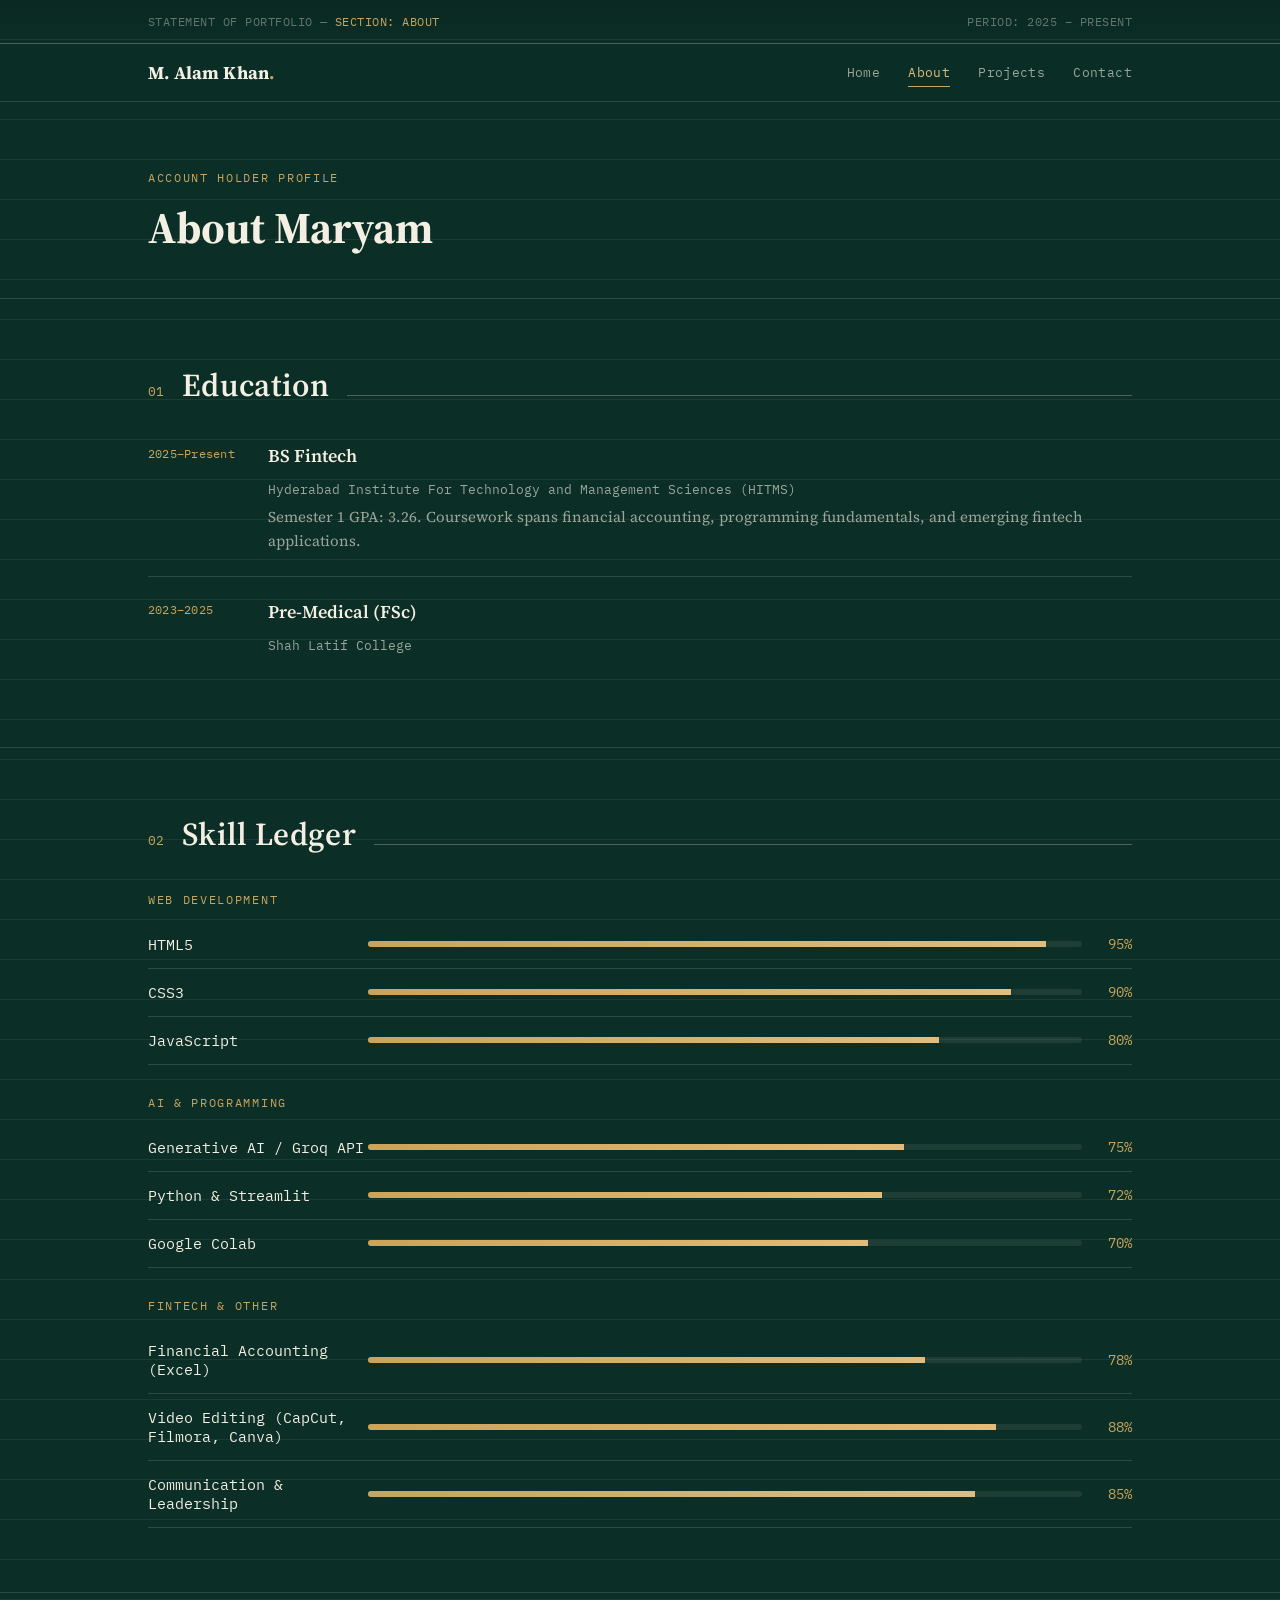
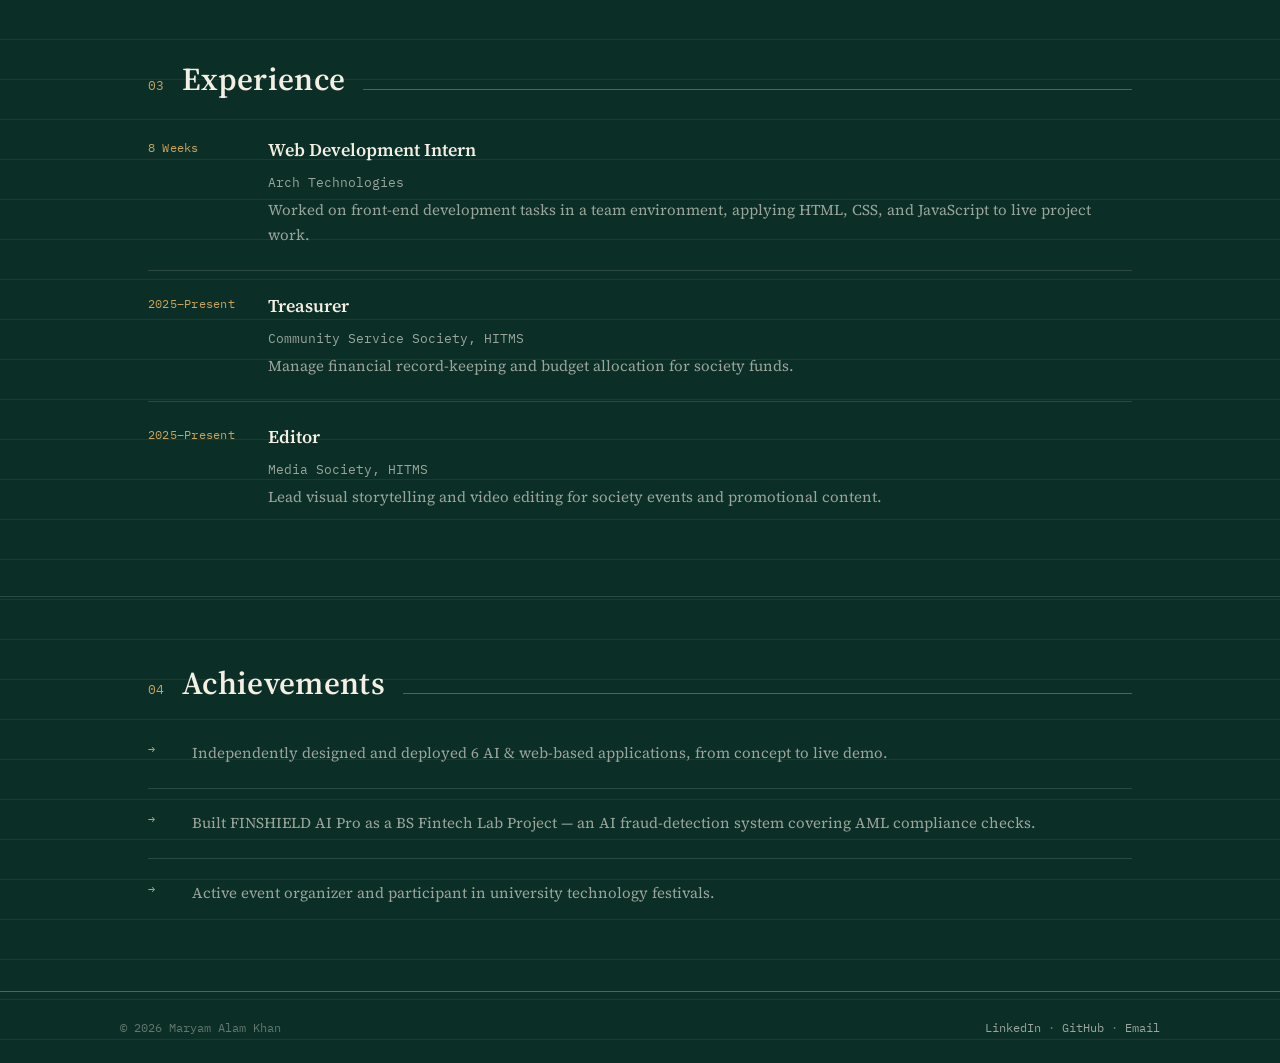
==== about.html @ 5ef05c6f "Create About page with personal details and achievements This file contains the About page for Marya" ====
<!DOCTYPE html>
<html lang="en">
<head>
<meta charset="UTF-8">
<meta name="viewport" content="width=device-width, initial-scale=1.0">
<title>About — Maryam Alam Khan</title>
<meta name="description" content="Education, skills, experience and achievements of Maryam Alam Khan, BS Fintech student.">
<link rel="stylesheet" href="style.css">
</head>
<body>

<a href="#main" class="skip-link">Skip to content</a>

<div class="statement-bar">
  <div class="statement-bar__inner">
    <span>STATEMENT OF PORTFOLIO &mdash; <span class="gold">SECTION: ABOUT</span></span>
    <span>PERIOD: 2025 &ndash; PRESENT</span>
  </div>
</div>

<nav class="main-nav">
  <div class="main-nav__inner">
    <a href="index.html" class="main-nav__brand">M. Alam Khan<span class="dot">.</span></a>
    <button class="nav-toggle" aria-expanded="false" aria-controls="nav-links">Menu</button>
    <ul class="main-nav__links" id="nav-links">
      <li><a href="index.html">Home</a></li>
      <li><a href="about.html" aria-current="page">About</a></li>
      <li><a href="projects.html">Projects</a></li>
      <li><a href="contact.html">Contact</a></li>
    </ul>
  </div>
</nav>

<main id="main">

  <section style="padding-top: 56px; padding-bottom: 40px;">
    <div class="wrap">
      <p class="eyebrow">Account Holder Profile</p>
      <h1 style="font-family:var(--serif); font-size: clamp(30px,4vw,44px); margin: 10px 0 0;">About Maryam</h1>
    </div>
  </section>

  <!-- EDUCATION -->
  <section class="reveal">
    <div class="wrap">
      <div class="section-head">
        <span class="num">01</span>
        <h2>Education</h2>
        <span class="rule"></span>
      </div>
      <ul class="entry-list">
        <li class="entry">
          <span class="entry__date">2025&ndash;Present</span>
          <div>
            <h3 class="entry__title">BS Fintech</h3>
            <p class="entry__org">Hyderabad Institute For Technology and Management Sciences (HITMS)</p>
            <p class="entry__desc">Semester 1 GPA: 3.26. Coursework spans financial accounting, programming fundamentals, and emerging fintech applications.</p>
          </div>
        </li>
        <li class="entry">
          <span class="entry__date">2023&ndash;2025</span>
          <div>
            <h3 class="entry__title">Pre&#8209;Medical (FSc)</h3>
            <p class="entry__org">Shah Latif College</p>
          </div>
        </li>
      </ul>
    </div>
  </section>

  <!-- FULL SKILLS LEDGER -->
  <section class="reveal">
    <div class="wrap">
      <div class="section-head">
        <span class="num">02</span>
        <h2>Skill Ledger</h2>
        <span class="rule"></span>
      </div>

      <p class="eyebrow" style="margin-bottom:14px;">Web Development</p>
      <table class="ledger">
        <tbody>
          <tr>
            <td class="item-name" style="width:220px;">HTML5</td>
            <td><div class="meter"><span style="width:95%"></span></div></td>
            <td class="pct">95%</td>
          </tr>
          <tr>
            <td class="item-name">CSS3</td>
            <td><div class="meter"><span style="width:90%"></span></div></td>
            <td class="pct">90%</td>
          </tr>
          <tr>
            <td class="item-name">JavaScript</td>
            <td><div class="meter"><span style="width:80%"></span></div></td>
            <td class="pct">80%</td>
          </tr>
        </tbody>
      </table>

      <p class="eyebrow" style="margin:30px 0 14px;">AI &amp; Programming</p>
      <table class="ledger">
        <tbody>
          <tr>
            <td class="item-name" style="width:220px;">Generative AI / Groq API</td>
            <td><div class="meter"><span style="width:75%"></span></div></td>
            <td class="pct">75%</td>
          </tr>
          <tr>
            <td class="item-name">Python &amp; Streamlit</td>
            <td><div class="meter"><span style="width:72%"></span></div></td>
            <td class="pct">72%</td>
          </tr>
          <tr>
            <td class="item-name">Google Colab</td>
            <td><div class="meter"><span style="width:70%"></span></div></td>
            <td class="pct">70%</td>
          </tr>
        </tbody>
      </table>

      <p class="eyebrow" style="margin:30px 0 14px;">Fintech &amp; Other</p>
      <table class="ledger">
        <tbody>
          <tr>
            <td class="item-name" style="width:220px;">Financial Accounting (Excel)</td>
            <td><div class="meter"><span style="width:78%"></span></div></td>
            <td class="pct">78%</td>
          </tr>
          <tr>
            <td class="item-name">Video Editing (CapCut, Filmora, Canva)</td>
            <td><div class="meter"><span style="width:88%"></span></div></td>
            <td class="pct">88%</td>
          </tr>
          <tr>
            <td class="item-name">Communication &amp; Leadership</td>
            <td><div class="meter"><span style="width:85%"></span></div></td>
            <td class="pct">85%</td>
          </tr>
        </tbody>
      </table>
    </div>
  </section>

  <!-- EXPERIENCE -->
  <section class="reveal">
    <div class="wrap">
      <div class="section-head">
        <span class="num">03</span>
        <h2>Experience</h2>
        <span class="rule"></span>
      </div>
      <ul class="entry-list">
        <li class="entry">
          <span class="entry__date">8 Weeks</span>
          <div>
            <h3 class="entry__title">Web Development Intern</h3>
            <p class="entry__org">Arch Technologies</p>
            <p class="entry__desc">Worked on front-end development tasks in a team environment, applying HTML, CSS, and JavaScript to live project work.</p>
          </div>
        </li>
        <li class="entry">
          <span class="entry__date">2025&ndash;Present</span>
          <div>
            <h3 class="entry__title">Treasurer</h3>
            <p class="entry__org">Community Service Society, HITMS</p>
            <p class="entry__desc">Manage financial record-keeping and budget allocation for society funds.</p>
          </div>
        </li>
        <li class="entry">
          <span class="entry__date">2025&ndash;Present</span>
          <div>
            <h3 class="entry__title">Editor</h3>
            <p class="entry__org">Media Society, HITMS</p>
            <p class="entry__desc">Lead visual storytelling and video editing for society events and promotional content.</p>
          </div>
        </li>
      </ul>
    </div>
  </section>

  <!-- ACHIEVEMENTS -->
  <section class="reveal">
    <div class="wrap">
      <div class="section-head">
        <span class="num">04</span>
        <h2>Achievements</h2>
        <span class="rule"></span>
      </div>
      <ul class="entry-list">
        <li class="entry" style="grid-template-columns: 24px 1fr;">
          <span class="entry__date" style="padding-top:1px;">&rarr;</span>
          <p class="entry__desc">Independently designed and deployed 6 AI &amp; web-based applications, from concept to live demo.</p>
        </li>
        <li class="entry" style="grid-template-columns: 24px 1fr;">
          <span class="entry__date" style="padding-top:1px;">&rarr;</span>
          <p class="entry__desc">Built FINSHIELD AI Pro as a BS Fintech Lab Project &mdash; an AI fraud-detection system covering AML compliance checks.</p>
        </li>
        <li class="entry" style="grid-template-columns: 24px 1fr;">
          <span class="entry__date" style="padding-top:1px;">&rarr;</span>
          <p class="entry__desc">Active event organizer and participant in university technology festivals.</p>
        </li>
      </ul>
    </div>
  </section>

</main>

<footer class="site-footer">
  <div class="site-footer__inner">
    <span>&copy; 2026 Maryam Alam Khan</span>
    <span>
      <a href="https://www.linkedin.com/in/maryamalamkhan/" target="_blank" rel="noopener">LinkedIn</a> &middot;
      <a href="https://github.com/maryamalamkhan001" target="_blank" rel="noopener">GitHub</a> &middot;
      <a href="mailto:maryamalamkhan00@gmail.com">Email</a>
    </span>
  </div>
</footer>

<script src="script.js"></script>
</body>
</html>
---- style.css ----
@import url('https://fonts.googleapis.com/css2?family=Source+Serif+4:ital,opsz,wght@0,8..60,400;0,8..60,600;0,8..60,700;1,8..60,500&family=IBM+Plex+Mono:wght@400;500;600&display=swap');

:root {
  /* Color tokens */
  --ink-900: #0B2E26;     
  --ink-700: #154A3C;      
  --line: rgba(244, 239, 227, 0.14);
  --line-strong: rgba(244, 239, 227, 0.28);
  --ivory: #F4EFE3;        
  --ivory-dim: rgba(244, 239, 227, 0.62);
  --ivory-faint: rgba(244, 239, 227, 0.38);
  --gold: #C9A45C;         
  --gold-bright: #E0BD7D;
  --credit: #7FB89A;      
  --debit: #D4795D;       

  /* Type */
  --serif: 'Source Serif 4', Georgia, serif;
  --mono: 'IBM Plex Mono', 'Courier New', monospace;

  /* Layout */
  --page-max: 1040px;
  --gutter: 28px;
}

* { box-sizing: border-box; }

html {
  scroll-behavior: smooth;
}

body {
  margin: 0;
  background: var(--ink-900);
  background-image:
    repeating-linear-gradient(transparent, transparent 39px, var(--line) 40px);
  color: var(--ivory);
  font-family: var(--serif);
  -webkit-font-smoothing: antialiased;
}

::selection { background: var(--gold); color: var(--ink-900); }

a { color: inherit; }

img { max-width: 100%; display: block; }

/* ---------------- Skip link / focus ---------------- */
.skip-link {
  position: absolute;
  left: -999px;
  top: 0;
  background: var(--gold);
  color: var(--ink-900);
  padding: 10px 16px;
  z-index: 2000;
  font-family: var(--mono);
  font-size: 13px;
  text-decoration: none;
}
.skip-link:focus { left: 12px; top: 12px; }

:focus-visible {
  outline: 2px solid var(--gold);
  outline-offset: 3px;
}

/* ---------------- Eyebrow / mono labels ---------------- */
.eyebrow {
  font-family: var(--mono);
  font-size: 12px;
  letter-spacing: 0.14em;
  text-transform: uppercase;
  color: var(--gold);
}

/* ---------------- Top bar (ledger header strip) ---------------- */
.statement-bar {
  border-bottom: 1px solid var(--line-strong);
  background: linear-gradient(180deg, rgba(0,0,0,0.12), transparent);
}
.statement-bar__inner {
  max-width: var(--page-max);
  margin: 0 auto;
  padding: 14px var(--gutter);
  display: flex;
  justify-content: space-between;
  align-items: baseline;
  font-family: var(--mono);
  font-size: 12px;
  color: var(--ivory-faint);
  letter-spacing: 0.04em;
}
.statement-bar__inner span.gold { color: var(--gold); }

/* ---------------- Nav ---------------- */
nav.main-nav {
  position: sticky;
  top: 0;
  z-index: 1000;
  background: rgba(11, 46, 38, 0.92);
  backdrop-filter: blur(8px);
  border-bottom: 1px solid var(--line);
}
.main-nav__inner {
  max-width: var(--page-max);
  margin: 0 auto;
  padding: 16px var(--gutter);
  display: flex;
  justify-content: space-between;
  align-items: center;
  gap: 20px;
  flex-wrap: wrap;
}
.main-nav__brand {
  font-family: var(--serif);
  font-weight: 700;
  font-size: 18px;
  letter-spacing: 0.01em;
  text-decoration: none;
  color: var(--ivory);
}
.main-nav__brand .dot { color: var(--gold); }

.main-nav__links {
  display: flex;
  gap: 28px;
  list-style: none;
  margin: 0;
  padding: 0;
  font-family: var(--mono);
  font-size: 13px;
  letter-spacing: 0.03em;
}
.main-nav__links a {
  text-decoration: none;
  color: var(--ivory-dim);
  position: relative;
  padding-bottom: 4px;
  transition: color 0.25s ease;
}
.main-nav__links a:hover,
.main-nav__links a[aria-current="page"] {
  color: var(--gold-bright);
}
.main-nav__links a[aria-current="page"]::after {
  content: "";
  position: absolute;
  left: 0; right: 0; bottom: -2px;
  height: 1px;
  background: var(--gold);
}

.nav-toggle {
  display: none;
  background: none;
  border: 1px solid var(--line-strong);
  color: var(--ivory);
  font-family: var(--mono);
  font-size: 12px;
  padding: 8px 12px;
  border-radius: 3px;
  cursor: pointer;
}

/* ---------------- Page shell ---------------- */
main { display: block; }

.wrap {
  max-width: var(--page-max);
  margin: 0 auto;
  padding: 0 var(--gutter);
}

section {
  padding: 64px 0;
  border-bottom: 1px solid var(--line);
}
section:last-of-type { border-bottom: none; }

.section-head {
  display: flex;
  align-items: baseline;
  gap: 18px;
  margin-bottom: 36px;
}
.section-head .num {
  font-family: var(--mono);
  color: var(--gold);
  font-size: 13px;
}
.section-head h2 {
  font-family: var(--serif);
  font-weight: 600;
  font-size: clamp(24px, 3vw, 32px);
  margin: 0;
  letter-spacing: 0.01em;
}
.section-head .rule {
  flex: 1;
  height: 1px;
  background: var(--line-strong);
}

/* ---------------- Hero (statement header) ---------------- */
.hero {
  padding: 72px 0 56px;
  border-bottom: 1px solid var(--line);
}
.hero__grid {
  display: grid;
  grid-template-columns: auto 1fr;
  gap: 40px;
  align-items: center;
}
.hero__portrait {
  width: 132px;
  height: 132px;
  border-radius: 4px;
  overflow: hidden;
  border: 1px solid var(--line-strong);
  box-shadow: 0 0 0 6px rgba(201, 164, 92, 0.06);
}
.hero__portrait img {
  width: 100%; height: 100%; object-fit: cover;
}
.hero h1 {
  font-family: var(--serif);
  font-size: clamp(34px, 5vw, 54px);
  font-weight: 700;
  margin: 0 0 8px;
  line-height: 1.05;
}
.hero .role-line {
  font-family: var(--mono);
  font-size: 14px;
  color: var(--ivory-dim);
  letter-spacing: 0.02em;
}
.hero .role-line .sep { color: var(--gold); margin: 0 8px; }

.balance-line {
  margin-top: 28px;
  display: flex;
  justify-content: space-between;
  align-items: center;
  border-top: 1px dashed var(--line-strong);
  border-bottom: 1px dashed var(--line-strong);
  padding: 14px 0;
  font-family: var(--mono);
  font-size: 13px;
  color: var(--ivory-dim);
}
.balance-line .credit { color: var(--credit); font-weight: 600; }

.hero__cta {
  margin-top: 30px;
  display: flex;
  gap: 14px;
  flex-wrap: wrap;
}

/* ---------------- Buttons ---------------- */
.btn {
  display: inline-flex;
  align-items: center;
  gap: 8px;
  font-family: var(--mono);
  font-size: 13px;
  letter-spacing: 0.03em;
  text-decoration: none;
  padding: 12px 20px;
  border-radius: 2px;
  transition: all 0.25s ease;
  border: 1px solid var(--gold);
}
.btn--solid {
  background: var(--gold);
  color: var(--ink-900);
  font-weight: 600;
}
.btn--solid:hover { background: var(--gold-bright); transform: translateY(-1px); }
.btn--ghost {
  background: transparent;
  color: var(--ivory);
  border-color: var(--line-strong);
}
.btn--ghost:hover { border-color: var(--gold); color: var(--gold-bright); }

/* ---------------- Summary stat row ---------------- */
.stat-row {
  display: grid;
  grid-template-columns: repeat(auto-fit, minmax(140px, 1fr));
  gap: 1px;
  background: var(--line-strong);
  border: 1px solid var(--line-strong);
  margin-top: 48px;
}
.stat-row__cell {
  background: var(--ink-900);
  padding: 18px 20px;
}
.stat-row__cell .n {
  font-family: var(--mono);
  font-size: 26px;
  color: var(--gold-bright);
  font-weight: 600;
}
.stat-row__cell .l {
  font-family: var(--mono);
  font-size: 11px;
  text-transform: uppercase;
  letter-spacing: 0.08em;
  color: var(--ivory-faint);
  margin-top: 6px;
}

/* ---------------- Ledger table (skills / experience) ---------------- */
.ledger {
  width: 100%;
  border-collapse: collapse;
  font-family: var(--mono);
  font-size: 14px;
}
.ledger thead th {
  text-align: left;
  font-size: 11px;
  text-transform: uppercase;
  letter-spacing: 0.08em;
  color: var(--ivory-faint);
  padding: 0 0 10px;
  border-bottom: 1px solid var(--line-strong);
  font-weight: 500;
}
.ledger tbody td {
  padding: 14px 0;
  border-bottom: 1px solid var(--line);
  vertical-align: middle;
}
.ledger tbody tr:hover td { background: rgba(244,239,227,0.02); }
.ledger .item-name { color: var(--ivory); font-size: 14.5px; }
.ledger .meter {
  height: 6px;
  background: rgba(244,239,227,0.08);
  border-radius: 3px;
  overflow: hidden;
  min-width: 120px;
}
.ledger .meter > span {
  display: block;
  height: 100%;
  background: linear-gradient(90deg, var(--gold), var(--gold-bright));
}
.ledger .pct {
  text-align: right;
  color: var(--gold);
  width: 50px;
}

/* ---------------- Two column layout ---------------- */
.two-col {
  display: grid;
  grid-template-columns: 1.1fr 0.9fr;
  gap: 56px;
}
@media (max-width: 760px) {
  .two-col { grid-template-columns: 1fr; }
}

.lede {
  font-size: 18px;
  line-height: 1.7;
  color: var(--ivory-dim);
}
.lede strong { color: var(--ivory); font-weight: 600; }

/* ---------------- Entry list (education / experience / activities) ---------------- */
.entry-list { list-style: none; margin: 0; padding: 0; }
.entry {
  display: grid;
  grid-template-columns: 100px 1fr;
  gap: 20px;
  padding: 22px 0;
  border-bottom: 1px solid var(--line);
}
.entry:first-child { padding-top: 0; }
.entry:last-child { border-bottom: none; }
.entry__date {
  font-family: var(--mono);
  font-size: 12px;
  color: var(--gold);
  letter-spacing: 0.02em;
  padding-top: 3px;
}
.entry__title {
  font-family: var(--serif);
  font-size: 18px;
  font-weight: 600;
  margin: 0 0 4px;
}
.entry__org {
  font-family: var(--mono);
  font-size: 12.5px;
  color: var(--ivory-dim);
  margin-bottom: 8px;
}
.entry__desc {
  font-size: 15px;
  line-height: 1.65;
  color: var(--ivory-dim);
  margin: 0;
}

/* ---------------- Project ledger rows (signature element) ---------------- */
.tx-table {
  width: 100%;
  border-collapse: collapse;
}
.tx-row {
  border-bottom: 1px solid var(--line);
  text-decoration: none;
  color: inherit;
  display: grid;
  grid-template-columns: 64px 1fr auto auto;
  gap: 20px;
  align-items: center;
  padding: 22px 14px;
  transition: background 0.2s ease, padding-left 0.2s ease;
  cursor: pointer;
}
.tx-row:hover {
  background: rgba(201, 164, 92, 0.06);
  padding-left: 22px;
}
.tx-row__ref {
  font-family: var(--mono);
  font-size: 12px;
  color: var(--ivory-faint);
}
.tx-row__main h3 {
  font-family: var(--serif);
  font-size: 19px;
  font-weight: 600;
  margin: 0 0 6px;
  color: var(--ivory);
}
.tx-row__main p {
  margin: 0;
  font-size: 14px;
  color: var(--ivory-dim);
  line-height: 1.55;
  max-width: 56ch;
}
.tx-row__stack {
  font-family: var(--mono);
  font-size: 11px;
  color: var(--gold);
  letter-spacing: 0.03em;
  text-align: right;
  max-width: 180px;
  line-height: 1.6;
}
.tx-row__status {
  font-family: var(--mono);
  font-size: 11px;
  text-transform: uppercase;
  letter-spacing: 0.06em;
  padding: 5px 10px;
  border: 1px solid var(--credit);
  color: var(--credit);
  border-radius: 2px;
  white-space: nowrap;
}
.tx-row__status.archive {
  border-color: var(--ivory-faint);
  color: var(--ivory-faint);
}

@media (max-width: 700px) {
  .tx-row {
    grid-template-columns: 1fr;
    gap: 10px;
  }
  .tx-row__ref { display: none; }
  .tx-row__stack { text-align: left; max-width: none; }

  .ledger thead { display: none; }
  .ledger tbody tr {
    display: grid;
    grid-template-columns: 1fr auto;
    grid-template-areas:
      "name pct"
      "meter meter";
    row-gap: 8px;
    padding: 14px 0;
  }
  .ledger tbody td { padding: 0; border: none; }
  .ledger .item-name { grid-area: name; }
  .ledger .meter { grid-area: meter; width: 100%; min-width: 0; }
  .ledger .pct { grid-area: pct; text-align: right; }
}

/* ---------------- Contact ---------------- */
.contact-grid {
  display: grid;
  grid-template-columns: repeat(auto-fit, minmax(220px, 1fr));
  gap: 1px;
  background: var(--line-strong);
  border: 1px solid var(--line-strong);
}
.contact-cell {
  background: var(--ink-900);
  padding: 28px;
  text-decoration: none;
  color: inherit;
  transition: background 0.25s ease;
}
.contact-cell:hover { background: var(--ink-700); }
.contact-cell .eyebrow { display: block; margin-bottom: 10px; }
.contact-cell .val {
  font-family: var(--serif);
  font-size: 17px;
  color: var(--ivory);
  word-break: break-word;
}
.contact-cell .arrow {
  margin-top: 14px;
  font-family: var(--mono);
  font-size: 12px;
  color: var(--gold);
}

.form-block {
  margin-top: 56px;
}
.form-row { margin-bottom: 18px; }
.form-row label {
  display: block;
  font-family: var(--mono);
  font-size: 11px;
  text-transform: uppercase;
  letter-spacing: 0.08em;
  color: var(--ivory-faint);
  margin-bottom: 8px;
}
.form-row input,
.form-row textarea {
  width: 100%;
  background: var(--ink-800);
  border: 1px solid var(--line-strong);
  color: var(--ivory);
  font-family: var(--serif);
  font-size: 15px;
  padding: 12px 14px;
  border-radius: 2px;
  resize: vertical;
}
.form-row input:focus,
.form-row textarea:focus {
  outline: none;
  border-color: var(--gold);
}
.form-note {
  font-family: var(--mono);
  font-size: 12px;
  color: var(--ivory-faint);
  margin-top: 14px;
}

/* ---------------- Footer ---------------- */
footer.site-footer {
  border-top: 1px solid var(--line-strong);
  padding: 28px var(--gutter);
}
.site-footer__inner {
  max-width: var(--page-max);
  margin: 0 auto;
  display: flex;
  justify-content: space-between;
  align-items: center;
  flex-wrap: wrap;
  gap: 12px;
  font-family: var(--mono);
  font-size: 12px;
  color: var(--ivory-faint);
}
.site-footer__inner a { color: var(--ivory-dim); text-decoration: none; }
.site-footer__inner a:hover { color: var(--gold); }

/* ---------------- Scroll reveal ---------------- */
.reveal {
  opacity: 0;
  transform: translateY(18px);
  transition: opacity 0.7s ease, transform 0.7s ease;
}
.reveal.active { opacity: 1; transform: translateY(0); }

@media (prefers-reduced-motion: reduce) {
  html { scroll-behavior: auto; }
  .reveal { opacity: 1; transform: none; transition: none; }
}

/* ---------------- Responsive ---------------- */
@media (max-width: 760px) {
  .main-nav__links {
    display: none;
    width: 100%;
    flex-direction: column;
    gap: 14px;
    padding-top: 16px;
  }
  .main-nav__links.open { display: flex; }
  .main-nav__inner { flex-direction: column; align-items: flex-start; }
  .nav-toggle { display: block; }

  .hero__grid { grid-template-columns: 1fr; text-align: left; }
  .balance-line { flex-direction: column; align-items: flex-start; gap: 6px; }

  section { padding: 44px 0; }
}
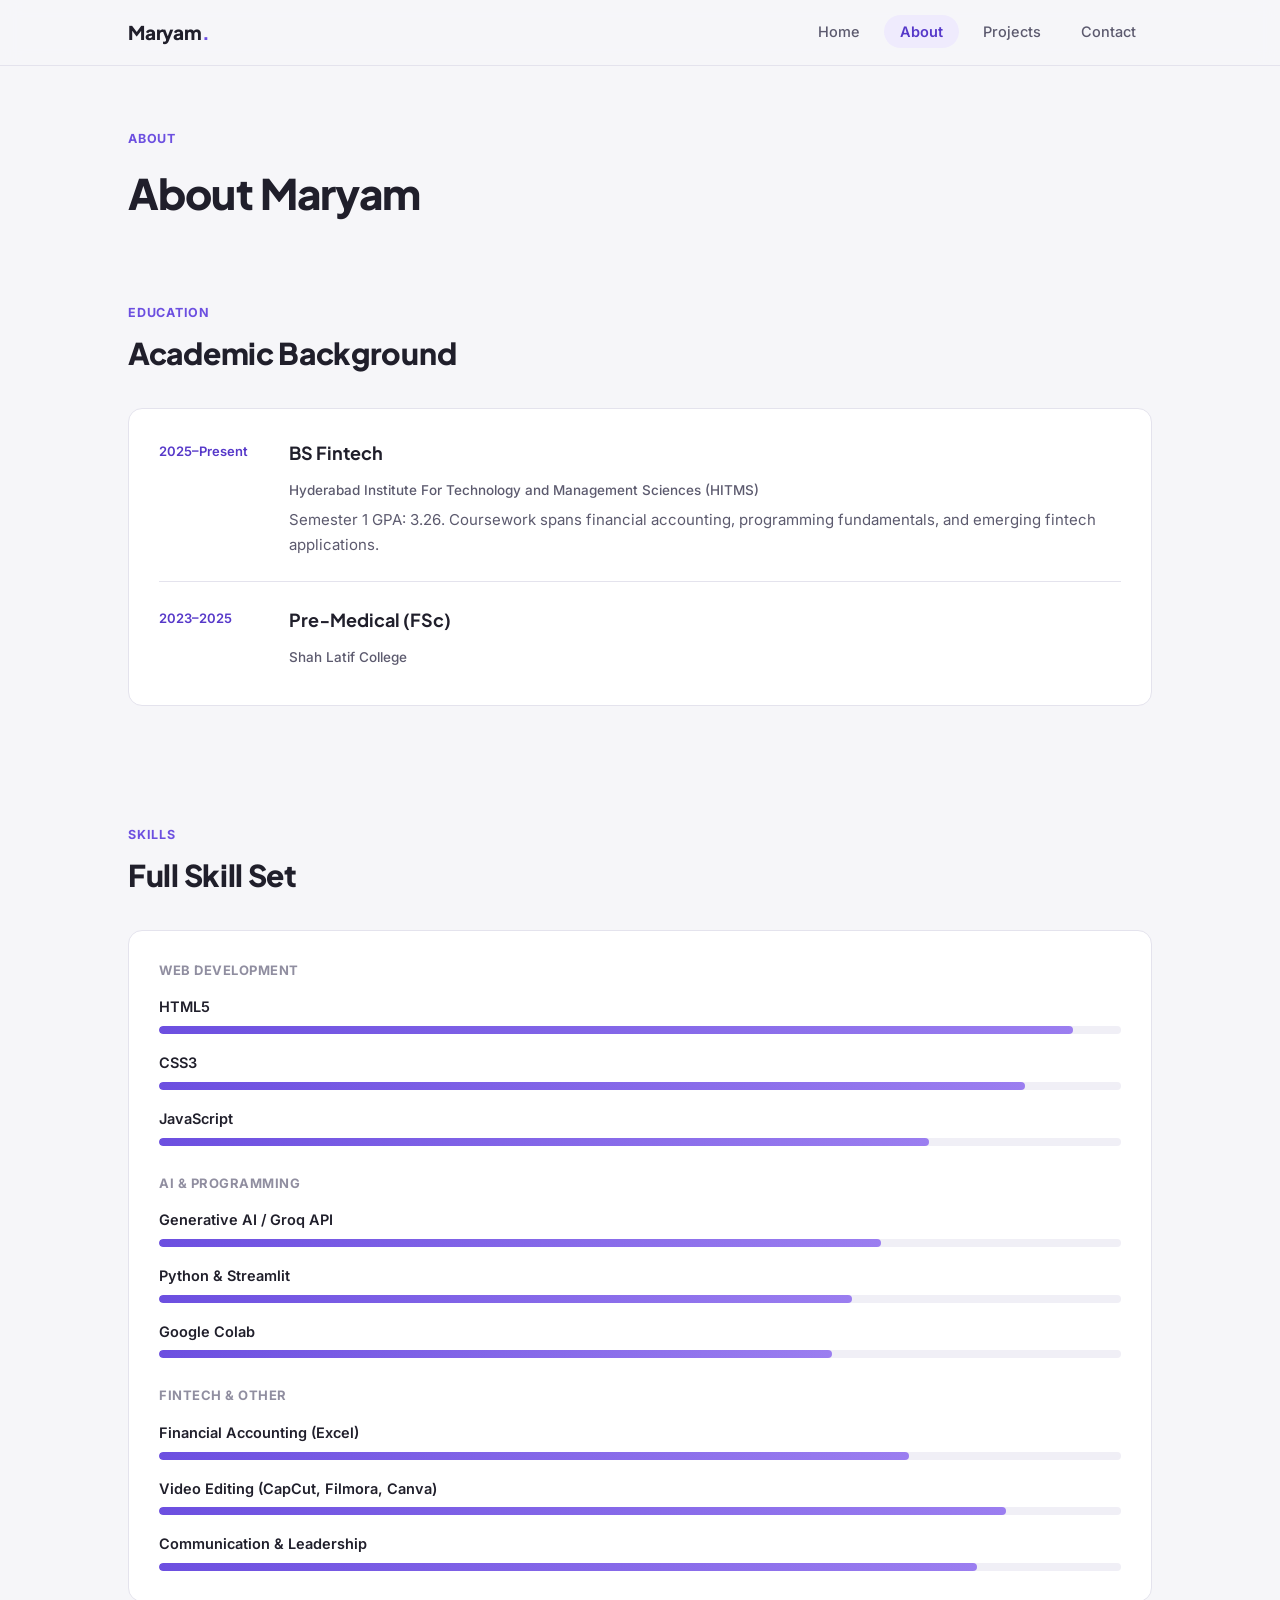
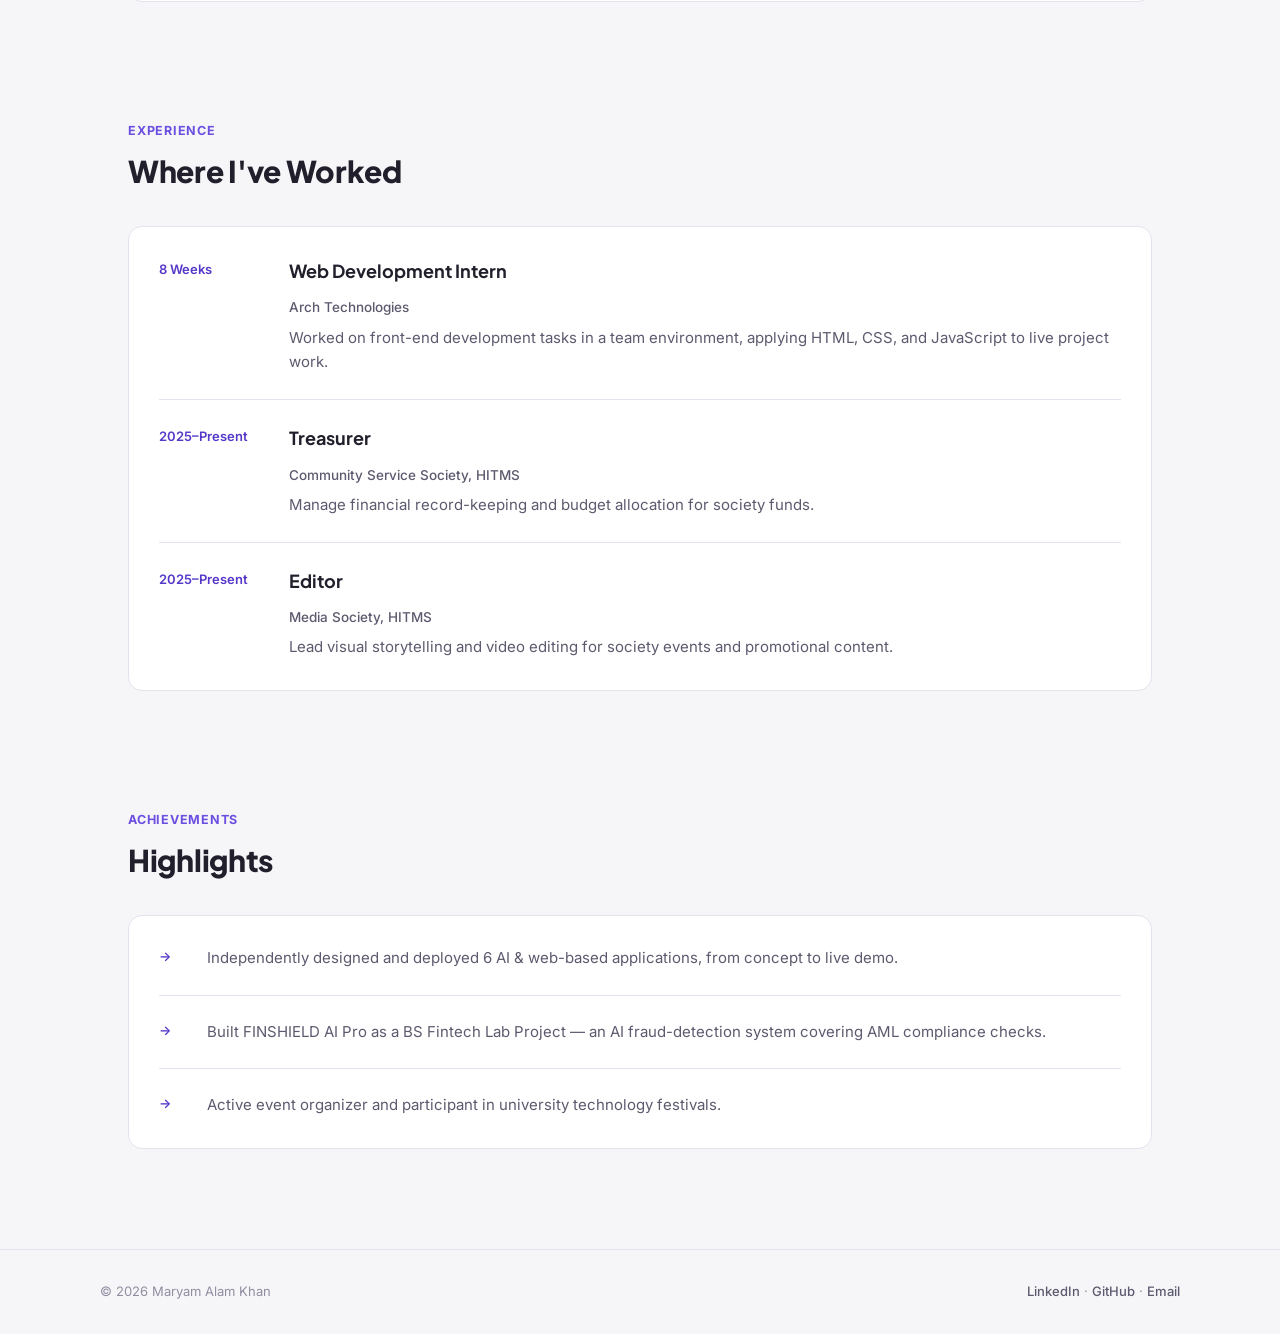
==== commit 3dc025cb: "Update about.html with new content and structure" ====
--- a/about.html
+++ b/about.html
@@ -11,16 +11,9 @@
 
 <a href="#main" class="skip-link">Skip to content</a>
 
-<div class="statement-bar">
-  <div class="statement-bar__inner">
-    <span>STATEMENT OF PORTFOLIO &mdash; <span class="gold">SECTION: ABOUT</span></span>
-    <span>PERIOD: 2025 &ndash; PRESENT</span>
-  </div>
-</div>
-
 <nav class="main-nav">
   <div class="main-nav__inner">
-    <a href="index.html" class="main-nav__brand">M. Alam Khan<span class="dot">.</span></a>
+    <a href="index.html" class="main-nav__brand">Maryam<span class="dot">.</span></a>
     <button class="nav-toggle" aria-expanded="false" aria-controls="nav-links">Menu</button>
     <ul class="main-nav__links" id="nav-links">
       <li><a href="index.html">Home</a></li>
@@ -33,10 +26,10 @@
 
 <main id="main">
 
-  <section style="padding-top: 56px; padding-bottom: 40px;">
-    <div class="wrap">
-      <p class="eyebrow">Account Holder Profile</p>
-      <h1 style="font-family:var(--serif); font-size: clamp(30px,4vw,44px); margin: 10px 0 0;">About Maryam</h1>
+  <section style="padding-top: 52px; padding-bottom: 20px;">
+    <div class="wrap">
+      <p class="eyebrow">About</p>
+      <h1 style="font-family:var(--display); font-weight:800; font-size: clamp(28px,4vw,42px); margin: 10px 0 0; letter-spacing:-0.02em;">About Maryam</h1>
     </div>
   </section>
 
@@ -44,101 +37,89 @@
   <section class="reveal">
     <div class="wrap">
       <div class="section-head">
-        <span class="num">01</span>
-        <h2>Education</h2>
-        <span class="rule"></span>
-      </div>
-      <ul class="entry-list">
-        <li class="entry">
-          <span class="entry__date">2025&ndash;Present</span>
-          <div>
-            <h3 class="entry__title">BS Fintech</h3>
-            <p class="entry__org">Hyderabad Institute For Technology and Management Sciences (HITMS)</p>
-            <p class="entry__desc">Semester 1 GPA: 3.26. Coursework spans financial accounting, programming fundamentals, and emerging fintech applications.</p>
-          </div>
-        </li>
-        <li class="entry">
-          <span class="entry__date">2023&ndash;2025</span>
-          <div>
-            <h3 class="entry__title">Pre&#8209;Medical (FSc)</h3>
-            <p class="entry__org">Shah Latif College</p>
-          </div>
-        </li>
-      </ul>
-    </div>
-  </section>
-
-  <!-- FULL SKILLS LEDGER -->
-  <section class="reveal">
-    <div class="wrap">
-      <div class="section-head">
-        <span class="num">02</span>
-        <h2>Skill Ledger</h2>
-        <span class="rule"></span>
-      </div>
-
-      <p class="eyebrow" style="margin-bottom:14px;">Web Development</p>
-      <table class="ledger">
-        <tbody>
-          <tr>
-            <td class="item-name" style="width:220px;">HTML5</td>
-            <td><div class="meter"><span style="width:95%"></span></div></td>
-            <td class="pct">95%</td>
-          </tr>
-          <tr>
-            <td class="item-name">CSS3</td>
-            <td><div class="meter"><span style="width:90%"></span></div></td>
-            <td class="pct">90%</td>
-          </tr>
-          <tr>
-            <td class="item-name">JavaScript</td>
-            <td><div class="meter"><span style="width:80%"></span></div></td>
-            <td class="pct">80%</td>
-          </tr>
-        </tbody>
-      </table>
-
-      <p class="eyebrow" style="margin:30px 0 14px;">AI &amp; Programming</p>
-      <table class="ledger">
-        <tbody>
-          <tr>
-            <td class="item-name" style="width:220px;">Generative AI / Groq API</td>
-            <td><div class="meter"><span style="width:75%"></span></div></td>
-            <td class="pct">75%</td>
-          </tr>
-          <tr>
-            <td class="item-name">Python &amp; Streamlit</td>
-            <td><div class="meter"><span style="width:72%"></span></div></td>
-            <td class="pct">72%</td>
-          </tr>
-          <tr>
-            <td class="item-name">Google Colab</td>
-            <td><div class="meter"><span style="width:70%"></span></div></td>
-            <td class="pct">70%</td>
-          </tr>
-        </tbody>
-      </table>
-
-      <p class="eyebrow" style="margin:30px 0 14px;">Fintech &amp; Other</p>
-      <table class="ledger">
-        <tbody>
-          <tr>
-            <td class="item-name" style="width:220px;">Financial Accounting (Excel)</td>
-            <td><div class="meter"><span style="width:78%"></span></div></td>
-            <td class="pct">78%</td>
-          </tr>
-          <tr>
-            <td class="item-name">Video Editing (CapCut, Filmora, Canva)</td>
-            <td><div class="meter"><span style="width:88%"></span></div></td>
-            <td class="pct">88%</td>
-          </tr>
-          <tr>
-            <td class="item-name">Communication &amp; Leadership</td>
-            <td><div class="meter"><span style="width:85%"></span></div></td>
-            <td class="pct">85%</td>
-          </tr>
-        </tbody>
-      </table>
+        <span class="eyebrow">Education</span>
+        <h2>Academic Background</h2>
+      </div>
+      <div class="card">
+        <ul class="entry-list">
+          <li class="entry">
+            <span class="entry__date">2025&ndash;Present</span>
+            <div>
+              <h3 class="entry__title">BS Fintech</h3>
+              <p class="entry__org">Hyderabad Institute For Technology and Management Sciences (HITMS)</p>
+              <p class="entry__desc">Semester 1 GPA: 3.26. Coursework spans financial accounting, programming fundamentals, and emerging fintech applications.</p>
+            </div>
+          </li>
+          <li class="entry">
+            <span class="entry__date">2023&ndash;2025</span>
+            <div>
+              <h3 class="entry__title">Pre&#8209;Medical (FSc)</h3>
+              <p class="entry__org">Shah Latif College</p>
+            </div>
+          </li>
+        </ul>
+      </div>
+    </div>
+  </section>
+
+  <!-- FULL SKILLS -->
+  <section class="reveal">
+    <div class="wrap">
+      <div class="section-head">
+        <span class="eyebrow">Skills</span>
+        <h2>Full Skill Set</h2>
+      </div>
+      <div class="card">
+
+        <p class="skill-group-label">Web Development</p>
+        <div class="skill-list">
+          <div class="skill-item">
+            <div class="skill-item__top"><span class="name">HTML5</span></div>
+            <div class="skill-bar"><span style="width:95%"></span></div>
+          </div>
+          <div class="skill-item">
+            <div class="skill-item__top"><span class="name">CSS3</span></div>
+            <div class="skill-bar"><span style="width:90%"></span></div>
+          </div>
+          <div class="skill-item">
+            <div class="skill-item__top"><span class="name">JavaScript</span></div>
+            <div class="skill-bar"><span style="width:80%"></span></div>
+          </div>
+        </div>
+
+        <p class="skill-group-label">AI &amp; Programming</p>
+        <div class="skill-list">
+          <div class="skill-item">
+            <div class="skill-item__top"><span class="name">Generative AI / Groq API</span></div>
+            <div class="skill-bar"><span style="width:75%"></span></div>
+          </div>
+          <div class="skill-item">
+            <div class="skill-item__top"><span class="name">Python &amp; Streamlit</span></div>
+            <div class="skill-bar"><span style="width:72%"></span></div>
+          </div>
+          <div class="skill-item">
+            <div class="skill-item__top"><span class="name">Google Colab</span></div>
+            <div class="skill-bar"><span style="width:70%"></span></div>
+          </div>
+        </div>
+
+        <p class="skill-group-label">Fintech &amp; Other</p>
+        <div class="skill-list">
+          <div class="skill-item">
+            <div class="skill-item__top"><span class="name">Financial Accounting (Excel)</span></div>
+            <div class="skill-bar"><span style="width:78%"></span></div>
+          </div>
+          <div class="skill-item">
+            <div class="skill-item__top"><span class="name">Video Editing (CapCut, Filmora, Canva)</span></div>
+            <div class="skill-bar"><span style="width:88%"></span></div>
+          </div>
+          <div class="skill-item">
+            <div class="skill-item__top"><span class="name">Communication &amp; Leadership</span></div>
+            <div class="skill-bar"><span style="width:85%"></span></div>
+          </div>
+        </div>
+
+      </div>
     </div>
   </section>
 
@@ -146,36 +127,37 @@
   <section class="reveal">
     <div class="wrap">
       <div class="section-head">
-        <span class="num">03</span>
-        <h2>Experience</h2>
-        <span class="rule"></span>
-      </div>
-      <ul class="entry-list">
-        <li class="entry">
-          <span class="entry__date">8 Weeks</span>
-          <div>
-            <h3 class="entry__title">Web Development Intern</h3>
-            <p class="entry__org">Arch Technologies</p>
-            <p class="entry__desc">Worked on front-end development tasks in a team environment, applying HTML, CSS, and JavaScript to live project work.</p>
-          </div>
-        </li>
-        <li class="entry">
-          <span class="entry__date">2025&ndash;Present</span>
-          <div>
-            <h3 class="entry__title">Treasurer</h3>
-            <p class="entry__org">Community Service Society, HITMS</p>
-            <p class="entry__desc">Manage financial record-keeping and budget allocation for society funds.</p>
-          </div>
-        </li>
-        <li class="entry">
-          <span class="entry__date">2025&ndash;Present</span>
-          <div>
-            <h3 class="entry__title">Editor</h3>
-            <p class="entry__org">Media Society, HITMS</p>
-            <p class="entry__desc">Lead visual storytelling and video editing for society events and promotional content.</p>
-          </div>
-        </li>
-      </ul>
+        <span class="eyebrow">Experience</span>
+        <h2>Where I've Worked</h2>
+      </div>
+      <div class="card">
+        <ul class="entry-list">
+          <li class="entry">
+            <span class="entry__date">8 Weeks</span>
+            <div>
+              <h3 class="entry__title">Web Development Intern</h3>
+              <p class="entry__org">Arch Technologies</p>
+              <p class="entry__desc">Worked on front-end development tasks in a team environment, applying HTML, CSS, and JavaScript to live project work.</p>
+            </div>
+          </li>
+          <li class="entry">
+            <span class="entry__date">2025&ndash;Present</span>
+            <div>
+              <h3 class="entry__title">Treasurer</h3>
+              <p class="entry__org">Community Service Society, HITMS</p>
+              <p class="entry__desc">Manage financial record-keeping and budget allocation for society funds.</p>
+            </div>
+          </li>
+          <li class="entry">
+            <span class="entry__date">2025&ndash;Present</span>
+            <div>
+              <h3 class="entry__title">Editor</h3>
+              <p class="entry__org">Media Society, HITMS</p>
+              <p class="entry__desc">Lead visual storytelling and video editing for society events and promotional content.</p>
+            </div>
+          </li>
+        </ul>
+      </div>
     </div>
   </section>
 
@@ -183,24 +165,25 @@
   <section class="reveal">
     <div class="wrap">
       <div class="section-head">
-        <span class="num">04</span>
-        <h2>Achievements</h2>
-        <span class="rule"></span>
-      </div>
-      <ul class="entry-list">
-        <li class="entry" style="grid-template-columns: 24px 1fr;">
-          <span class="entry__date" style="padding-top:1px;">&rarr;</span>
-          <p class="entry__desc">Independently designed and deployed 6 AI &amp; web-based applications, from concept to live demo.</p>
-        </li>
-        <li class="entry" style="grid-template-columns: 24px 1fr;">
-          <span class="entry__date" style="padding-top:1px;">&rarr;</span>
-          <p class="entry__desc">Built FINSHIELD AI Pro as a BS Fintech Lab Project &mdash; an AI fraud-detection system covering AML compliance checks.</p>
-        </li>
-        <li class="entry" style="grid-template-columns: 24px 1fr;">
-          <span class="entry__date" style="padding-top:1px;">&rarr;</span>
-          <p class="entry__desc">Active event organizer and participant in university technology festivals.</p>
-        </li>
-      </ul>
+        <span class="eyebrow">Achievements</span>
+        <h2>Highlights</h2>
+      </div>
+      <div class="card">
+        <ul class="entry-list">
+          <li class="entry" style="grid-template-columns: 28px 1fr;">
+            <span class="entry__date" style="padding-top:1px;">&rarr;</span>
+            <p class="entry__desc">Independently designed and deployed 6 AI &amp; web-based applications, from concept to live demo.</p>
+          </li>
+          <li class="entry" style="grid-template-columns: 28px 1fr;">
+            <span class="entry__date" style="padding-top:1px;">&rarr;</span>
+            <p class="entry__desc">Built FINSHIELD AI Pro as a BS Fintech Lab Project &mdash; an AI fraud-detection system covering AML compliance checks.</p>
+          </li>
+          <li class="entry" style="grid-template-columns: 28px 1fr;">
+            <span class="entry__date" style="padding-top:1px;">&rarr;</span>
+            <p class="entry__desc">Active event organizer and participant in university technology festivals.</p>
+          </li>
+        </ul>
+      </div>
     </div>
   </section>
 
--- a/style.css
+++ b/style.css
@@ -1,111 +1,78 @@
-@import url('https://fonts.googleapis.com/css2?family=Source+Serif+4:ital,opsz,wght@0,8..60,400;0,8..60,600;0,8..60,700;1,8..60,500&family=IBM+Plex+Mono:wght@400;500;600&display=swap');
+@import url('https://fonts.googleapis.com/css2?family=Inter:wght@400;500;600;700;800&family=Plus+Jakarta+Sans:wght@500;600;700;800&display=swap');
 
 :root {
-  /* Color tokens */
-  --ink-900: #0B2E26;     
-  --ink-700: #154A3C;      
-  --line: rgba(244, 239, 227, 0.14);
-  --line-strong: rgba(244, 239, 227, 0.28);
-  --ivory: #F4EFE3;        
-  --ivory-dim: rgba(244, 239, 227, 0.62);
-  --ivory-faint: rgba(244, 239, 227, 0.38);
-  --gold: #C9A45C;         
-  --gold-bright: #E0BD7D;
-  --credit: #7FB89A;      
-  --debit: #D4795D;       
-
-  /* Type */
-  --serif: 'Source Serif 4', Georgia, serif;
-  --mono: 'IBM Plex Mono', 'Courier New', monospace;
-
-  /* Layout */
-  --page-max: 1040px;
+  --bg: #F6F6F9;
+  --surface: #FFFFFF;
+  --surface-alt: #F0EFF6;
+  --border: #E4E3ED;
+  --text: #201F2B;
+  --text-dim: #5C5A6E;
+  --text-faint: #908EA0;
+
+  --purple: #6C4FE0;
+  --purple-dark: #5638C9;
+  --purple-light: #EFEBFD;
+  --purple-tint: #F4F1FE;
+
+  --success: #1FA971;
+  --success-bg: #E8F8F1;
+
+  --sans: 'Inter', -apple-system, BlinkMacSystemFont, 'Segoe UI', sans-serif;
+  --display: 'Plus Jakarta Sans', 'Inter', sans-serif;
+
+  --page-max: 1080px;
   --gutter: 28px;
+  --radius: 14px;
+  --radius-sm: 8px;
 }
 
 * { box-sizing: border-box; }
-
-html {
-  scroll-behavior: smooth;
-}
+html { scroll-behavior: smooth; }
 
 body {
   margin: 0;
-  background: var(--ink-900);
-  background-image:
-    repeating-linear-gradient(transparent, transparent 39px, var(--line) 40px);
-  color: var(--ivory);
-  font-family: var(--serif);
+  background: var(--bg);
+  color: var(--text);
+  font-family: var(--sans);
   -webkit-font-smoothing: antialiased;
-}
-
-::selection { background: var(--gold); color: var(--ink-900); }
-
+  line-height: 1.5;
+}
+
+::selection { background: var(--purple-light); color: var(--purple-dark); }
 a { color: inherit; }
-
 img { max-width: 100%; display: block; }
 
-/* ---------------- Skip link / focus ---------------- */
 .skip-link {
   position: absolute;
-  left: -999px;
-  top: 0;
-  background: var(--gold);
-  color: var(--ink-900);
+  left: -999px; top: 0;
+  background: var(--purple);
+  color: #fff;
   padding: 10px 16px;
   z-index: 2000;
-  font-family: var(--mono);
   font-size: 13px;
   text-decoration: none;
-}
-.skip-link:focus { left: 12px; top: 12px; }
+  border-radius: 0 0 6px 0;
+}
+.skip-link:focus { left: 0; }
 
 :focus-visible {
-  outline: 2px solid var(--gold);
+  outline: 2px solid var(--purple);
   outline-offset: 3px;
 }
-
-/* ---------------- Eyebrow / mono labels ---------------- */
-.eyebrow {
-  font-family: var(--mono);
-  font-size: 12px;
-  letter-spacing: 0.14em;
-  text-transform: uppercase;
-  color: var(--gold);
-}
-
-/* ---------------- Top bar (ledger header strip) ---------------- */
-.statement-bar {
-  border-bottom: 1px solid var(--line-strong);
-  background: linear-gradient(180deg, rgba(0,0,0,0.12), transparent);
-}
-.statement-bar__inner {
-  max-width: var(--page-max);
-  margin: 0 auto;
-  padding: 14px var(--gutter);
-  display: flex;
-  justify-content: space-between;
-  align-items: baseline;
-  font-family: var(--mono);
-  font-size: 12px;
-  color: var(--ivory-faint);
-  letter-spacing: 0.04em;
-}
-.statement-bar__inner span.gold { color: var(--gold); }
 
 /* ---------------- Nav ---------------- */
 nav.main-nav {
   position: sticky;
   top: 0;
   z-index: 1000;
-  background: rgba(11, 46, 38, 0.92);
-  backdrop-filter: blur(8px);
-  border-bottom: 1px solid var(--line);
+  background: rgba(246, 246, 249, 0.85);
+  backdrop-filter: blur(10px);
+  border-bottom: 1px solid var(--border);
 }
 .main-nav__inner {
   max-width: var(--page-max);
   margin: 0 auto;
-  padding: 16px var(--gutter);
+  padding: 18px var(--gutter);
   display: flex;
   justify-content: space-between;
   align-items: center;
@@ -113,465 +80,396 @@
   flex-wrap: wrap;
 }
 .main-nav__brand {
-  font-family: var(--serif);
-  font-weight: 700;
-  font-size: 18px;
-  letter-spacing: 0.01em;
+  font-family: var(--display);
+  font-weight: 800;
+  font-size: 19px;
+  letter-spacing: -0.01em;
   text-decoration: none;
-  color: var(--ivory);
-}
-.main-nav__brand .dot { color: var(--gold); }
+  color: var(--text);
+}
+.main-nav__brand .dot { color: var(--purple); }
 
 .main-nav__links {
   display: flex;
-  gap: 28px;
+  gap: 8px;
   list-style: none;
   margin: 0;
   padding: 0;
-  font-family: var(--mono);
-  font-size: 13px;
-  letter-spacing: 0.03em;
+  font-size: 14.5px;
+  font-weight: 500;
 }
 .main-nav__links a {
   text-decoration: none;
-  color: var(--ivory-dim);
-  position: relative;
-  padding-bottom: 4px;
-  transition: color 0.25s ease;
-}
-.main-nav__links a:hover,
+  color: var(--text-dim);
+  padding: 8px 16px;
+  border-radius: 100px;
+  transition: all 0.2s ease;
+}
+.main-nav__links a:hover { color: var(--text); background: var(--surface-alt); }
 .main-nav__links a[aria-current="page"] {
-  color: var(--gold-bright);
-}
-.main-nav__links a[aria-current="page"]::after {
-  content: "";
-  position: absolute;
-  left: 0; right: 0; bottom: -2px;
-  height: 1px;
-  background: var(--gold);
+  color: var(--purple-dark);
+  background: var(--purple-light);
+  font-weight: 600;
 }
 
 .nav-toggle {
   display: none;
-  background: none;
-  border: 1px solid var(--line-strong);
-  color: var(--ivory);
-  font-family: var(--mono);
-  font-size: 12px;
-  padding: 8px 12px;
-  border-radius: 3px;
+  background: var(--surface);
+  border: 1px solid var(--border);
+  color: var(--text);
+  font-size: 13px;
+  font-weight: 500;
+  padding: 9px 14px;
+  border-radius: var(--radius-sm);
   cursor: pointer;
 }
 
 /* ---------------- Page shell ---------------- */
 main { display: block; }
-
-.wrap {
-  max-width: var(--page-max);
-  margin: 0 auto;
-  padding: 0 var(--gutter);
-}
-
-section {
-  padding: 64px 0;
-  border-bottom: 1px solid var(--line);
-}
-section:last-of-type { border-bottom: none; }
-
-.section-head {
-  display: flex;
-  align-items: baseline;
-  gap: 18px;
-  margin-bottom: 36px;
-}
-.section-head .num {
-  font-family: var(--mono);
-  color: var(--gold);
-  font-size: 13px;
-}
+.wrap { max-width: var(--page-max); margin: 0 auto; padding: 0 var(--gutter); }
+
+section { padding: 60px 0; }
+
+.section-head { margin-bottom: 32px; }
+.section-head .eyebrow { display: block; margin-bottom: 8px; }
 .section-head h2 {
-  font-family: var(--serif);
-  font-weight: 600;
-  font-size: clamp(24px, 3vw, 32px);
+  font-family: var(--display);
+  font-weight: 800;
+  font-size: clamp(24px, 3vw, 30px);
   margin: 0;
-  letter-spacing: 0.01em;
-}
-.section-head .rule {
-  flex: 1;
-  height: 1px;
-  background: var(--line-strong);
-}
-
-/* ---------------- Hero (statement header) ---------------- */
-.hero {
-  padding: 72px 0 56px;
-  border-bottom: 1px solid var(--line);
-}
+  letter-spacing: -0.01em;
+}
+
+.eyebrow {
+  font-size: 12.5px;
+  font-weight: 700;
+  letter-spacing: 0.06em;
+  text-transform: uppercase;
+  color: var(--purple);
+}
+
+/* ---------------- Hero ---------------- */
+.hero { padding: 64px 0 0; }
 .hero__grid {
   display: grid;
   grid-template-columns: auto 1fr;
-  gap: 40px;
+  gap: 32px;
   align-items: center;
+  background: var(--surface);
+  border: 1px solid var(--border);
+  border-radius: 20px;
+  padding: 40px;
 }
 .hero__portrait {
-  width: 132px;
-  height: 132px;
-  border-radius: 4px;
+  width: 124px;
+  height: 124px;
+  border-radius: 18px;
   overflow: hidden;
-  border: 1px solid var(--line-strong);
-  box-shadow: 0 0 0 6px rgba(201, 164, 92, 0.06);
-}
-.hero__portrait img {
-  width: 100%; height: 100%; object-fit: cover;
-}
+  border: 3px solid var(--purple-light);
+}
+.hero__portrait img { width: 100%; height: 100%; object-fit: cover; }
+
 .hero h1 {
-  font-family: var(--serif);
-  font-size: clamp(34px, 5vw, 54px);
-  font-weight: 700;
+  font-family: var(--display);
+  font-size: clamp(30px, 4.5vw, 46px);
+  font-weight: 800;
   margin: 0 0 8px;
-  line-height: 1.05;
+  line-height: 1.1;
+  letter-spacing: -0.02em;
 }
 .hero .role-line {
-  font-family: var(--mono);
-  font-size: 14px;
-  color: var(--ivory-dim);
-  letter-spacing: 0.02em;
-}
-.hero .role-line .sep { color: var(--gold); margin: 0 8px; }
-
-.balance-line {
-  margin-top: 28px;
+  font-size: 16px;
+  color: var(--text-dim);
+  font-weight: 500;
+}
+.hero .role-line .sep { color: var(--purple); margin: 0 8px; }
+
+.status-row {
+  margin-top: 26px;
   display: flex;
   justify-content: space-between;
   align-items: center;
-  border-top: 1px dashed var(--line-strong);
-  border-bottom: 1px dashed var(--line-strong);
-  padding: 14px 0;
-  font-family: var(--mono);
-  font-size: 13px;
-  color: var(--ivory-dim);
-}
-.balance-line .credit { color: var(--credit); font-weight: 600; }
-
-.hero__cta {
-  margin-top: 30px;
-  display: flex;
-  gap: 14px;
   flex-wrap: wrap;
-}
+  gap: 12px;
+  padding-top: 22px;
+  border-top: 1px solid var(--border);
+}
+.status-row .seeking { font-size: 14.5px; color: var(--text-dim); }
+.status-pill {
+  display: inline-flex;
+  align-items: center;
+  gap: 7px;
+  background: var(--success-bg);
+  color: var(--success);
+  font-size: 13px;
+  font-weight: 600;
+  padding: 7px 14px;
+  border-radius: 100px;
+}
+.status-pill .dot-live {
+  width: 7px; height: 7px;
+  border-radius: 50%;
+  background: var(--success);
+}
+
+.hero__cta { margin-top: 26px; display: flex; gap: 12px; flex-wrap: wrap; }
 
 /* ---------------- Buttons ---------------- */
 .btn {
   display: inline-flex;
   align-items: center;
   gap: 8px;
-  font-family: var(--mono);
-  font-size: 13px;
-  letter-spacing: 0.03em;
+  font-size: 14px;
+  font-weight: 600;
   text-decoration: none;
-  padding: 12px 20px;
-  border-radius: 2px;
-  transition: all 0.25s ease;
-  border: 1px solid var(--gold);
-}
-.btn--solid {
-  background: var(--gold);
-  color: var(--ink-900);
-  font-weight: 600;
-}
-.btn--solid:hover { background: var(--gold-bright); transform: translateY(-1px); }
-.btn--ghost {
-  background: transparent;
-  color: var(--ivory);
-  border-color: var(--line-strong);
-}
-.btn--ghost:hover { border-color: var(--gold); color: var(--gold-bright); }
-
-/* ---------------- Summary stat row ---------------- */
+  padding: 12px 22px;
+  border-radius: 100px;
+  transition: all 0.2s ease;
+  border: 1px solid transparent;
+}
+.btn--solid { background: var(--purple); color: #fff; }
+.btn--solid:hover { background: var(--purple-dark); transform: translateY(-1px); }
+.btn--ghost { background: var(--surface); color: var(--text); border-color: var(--border); }
+.btn--ghost:hover { border-color: var(--purple); color: var(--purple-dark); }
+
+/* ---------------- Stat row ---------------- */
 .stat-row {
   display: grid;
   grid-template-columns: repeat(auto-fit, minmax(140px, 1fr));
-  gap: 1px;
-  background: var(--line-strong);
-  border: 1px solid var(--line-strong);
-  margin-top: 48px;
+  gap: 14px;
+  margin-top: 32px;
 }
 .stat-row__cell {
-  background: var(--ink-900);
-  padding: 18px 20px;
+  background: var(--surface);
+  border: 1px solid var(--border);
+  border-radius: var(--radius);
+  padding: 20px 22px;
 }
 .stat-row__cell .n {
-  font-family: var(--mono);
-  font-size: 26px;
-  color: var(--gold-bright);
-  font-weight: 600;
+  font-family: var(--display);
+  font-size: 28px;
+  font-weight: 800;
+  color: var(--purple-dark);
 }
 .stat-row__cell .l {
-  font-family: var(--mono);
-  font-size: 11px;
-  text-transform: uppercase;
-  letter-spacing: 0.08em;
-  color: var(--ivory-faint);
-  margin-top: 6px;
-}
-
-/* ---------------- Ledger table (skills / experience) ---------------- */
-.ledger {
-  width: 100%;
-  border-collapse: collapse;
-  font-family: var(--mono);
-  font-size: 14px;
-}
-.ledger thead th {
-  text-align: left;
-  font-size: 11px;
-  text-transform: uppercase;
-  letter-spacing: 0.08em;
-  color: var(--ivory-faint);
-  padding: 0 0 10px;
-  border-bottom: 1px solid var(--line-strong);
+  font-size: 12.5px;
+  color: var(--text-faint);
+  margin-top: 4px;
   font-weight: 500;
 }
-.ledger tbody td {
-  padding: 14px 0;
-  border-bottom: 1px solid var(--line);
-  vertical-align: middle;
-}
-.ledger tbody tr:hover td { background: rgba(244,239,227,0.02); }
-.ledger .item-name { color: var(--ivory); font-size: 14.5px; }
-.ledger .meter {
-  height: 6px;
-  background: rgba(244,239,227,0.08);
-  border-radius: 3px;
+
+/* ---------------- Skills list ---------------- */
+.skill-list { display: flex; flex-direction: column; gap: 18px; }
+.skill-item__top {
+  display: flex;
+  justify-content: space-between;
+  margin-bottom: 8px;
+  font-size: 14.5px;
+}
+.skill-item__top .name { font-weight: 600; color: var(--text); }
+.skill-item__top .pct { color: var(--purple-dark); font-weight: 600; }
+.skill-bar {
+  height: 8px;
+  background: var(--surface-alt);
+  border-radius: 100px;
   overflow: hidden;
-  min-width: 120px;
-}
-.ledger .meter > span {
+}
+.skill-bar > span {
   display: block;
   height: 100%;
-  background: linear-gradient(90deg, var(--gold), var(--gold-bright));
-}
-.ledger .pct {
-  text-align: right;
-  color: var(--gold);
-  width: 50px;
-}
-
-/* ---------------- Two column layout ---------------- */
-.two-col {
-  display: grid;
-  grid-template-columns: 1.1fr 0.9fr;
-  gap: 56px;
-}
-@media (max-width: 760px) {
-  .two-col { grid-template-columns: 1fr; }
-}
-
-.lede {
-  font-size: 18px;
-  line-height: 1.7;
-  color: var(--ivory-dim);
-}
-.lede strong { color: var(--ivory); font-weight: 600; }
-
-/* ---------------- Entry list (education / experience / activities) ---------------- */
+  background: linear-gradient(90deg, var(--purple), #9B7EF0);
+  border-radius: 100px;
+}
+
+.skill-group-label {
+  font-size: 13px;
+  font-weight: 700;
+  color: var(--text-faint);
+  text-transform: uppercase;
+  letter-spacing: 0.04em;
+  margin: 28px 0 16px;
+}
+.skill-group-label:first-child { margin-top: 0; }
+
+/* ---------------- Two column ---------------- */
+.two-col { display: grid; grid-template-columns: 1.15fr 0.85fr; gap: 28px; }
+@media (max-width: 760px) { .two-col { grid-template-columns: 1fr; } }
+
+.card {
+  background: var(--surface);
+  border: 1px solid var(--border);
+  border-radius: var(--radius);
+  padding: 30px;
+}
+
+.lede { font-size: 17px; line-height: 1.75; color: var(--text-dim); }
+.lede strong { color: var(--text); font-weight: 600; }
+
+/* ---------------- Featured project card ---------------- */
+.featured-card {
+  background: linear-gradient(155deg, var(--purple-tint), var(--surface) 60%);
+}
+.featured-card .tag {
+  display: inline-block;
+  font-size: 12px;
+  font-weight: 700;
+  color: var(--purple-dark);
+  background: var(--purple-light);
+  padding: 4px 12px;
+  border-radius: 100px;
+  margin-bottom: 14px;
+}
+.featured-card h3 {
+  font-family: var(--display);
+  font-size: 21px;
+  font-weight: 800;
+  margin: 0 0 10px;
+}
+.featured-card p { margin: 0; font-size: 14.5px; color: var(--text-dim); line-height: 1.6; }
+
+/* ---------------- Entry list (education / experience / achievements) ---------------- */
 .entry-list { list-style: none; margin: 0; padding: 0; }
 .entry {
   display: grid;
-  grid-template-columns: 100px 1fr;
+  grid-template-columns: 110px 1fr;
   gap: 20px;
-  padding: 22px 0;
-  border-bottom: 1px solid var(--line);
+  padding: 24px 0;
+  border-bottom: 1px solid var(--border);
 }
 .entry:first-child { padding-top: 0; }
-.entry:last-child { border-bottom: none; }
+.entry:last-child { border-bottom: none; padding-bottom: 0; }
 .entry__date {
-  font-family: var(--mono);
-  font-size: 12px;
-  color: var(--gold);
-  letter-spacing: 0.02em;
+  font-size: 13px;
+  font-weight: 600;
+  color: var(--purple-dark);
   padding-top: 3px;
 }
 .entry__title {
-  font-family: var(--serif);
+  font-family: var(--display);
   font-size: 18px;
-  font-weight: 600;
+  font-weight: 700;
   margin: 0 0 4px;
 }
-.entry__org {
-  font-family: var(--mono);
-  font-size: 12.5px;
-  color: var(--ivory-dim);
-  margin-bottom: 8px;
-}
-.entry__desc {
-  font-size: 15px;
-  line-height: 1.65;
-  color: var(--ivory-dim);
-  margin: 0;
-}
-
-/* ---------------- Project ledger rows (signature element) ---------------- */
-.tx-table {
-  width: 100%;
-  border-collapse: collapse;
-}
-.tx-row {
-  border-bottom: 1px solid var(--line);
+.entry__org { font-size: 13.5px; color: var(--text-dim); margin-bottom: 8px; font-weight: 500; }
+.entry__desc { font-size: 15px; line-height: 1.65; color: var(--text-dim); margin: 0; }
+
+/* ---------------- Project cards (signature element) ---------------- */
+.project-grid {
+  display: grid;
+  grid-template-columns: repeat(2, 1fr);
+  gap: 20px;
+}
+@media (max-width: 760px) { .project-grid { grid-template-columns: 1fr; } }
+
+.project-card {
+  display: block;
+  background: var(--surface);
+  border: 1px solid var(--border);
+  border-radius: var(--radius);
+  padding: 26px;
   text-decoration: none;
   color: inherit;
-  display: grid;
-  grid-template-columns: 64px 1fr auto auto;
-  gap: 20px;
-  align-items: center;
-  padding: 22px 14px;
-  transition: background 0.2s ease, padding-left 0.2s ease;
-  cursor: pointer;
-}
-.tx-row:hover {
-  background: rgba(201, 164, 92, 0.06);
-  padding-left: 22px;
-}
-.tx-row__ref {
-  font-family: var(--mono);
+  transition: all 0.22s ease;
+}
+.project-card:hover {
+  border-color: var(--purple);
+  box-shadow: 0 8px 24px rgba(108, 79, 224, 0.12);
+  transform: translateY(-2px);
+}
+.project-card__top {
+  display: flex;
+  justify-content: space-between;
+  align-items: flex-start;
+  margin-bottom: 14px;
+}
+.project-card h3 {
+  font-family: var(--display);
+  font-size: 19px;
+  font-weight: 700;
+  margin: 0;
+  color: var(--text);
+}
+.status-chip {
+  font-size: 11.5px;
+  font-weight: 700;
+  text-transform: uppercase;
+  letter-spacing: 0.03em;
+  background: var(--success-bg);
+  color: var(--success);
+  padding: 5px 11px;
+  border-radius: 100px;
+  white-space: nowrap;
+  flex-shrink: 0;
+  margin-left: 12px;
+}
+.project-card p {
+  margin: 0 0 18px;
+  font-size: 14.5px;
+  color: var(--text-dim);
+  line-height: 1.6;
+}
+.project-card__tags {
+  display: flex;
+  flex-wrap: wrap;
+  gap: 8px;
+}
+.tag-pill {
   font-size: 12px;
-  color: var(--ivory-faint);
-}
-.tx-row__main h3 {
-  font-family: var(--serif);
-  font-size: 19px;
   font-weight: 600;
-  margin: 0 0 6px;
-  color: var(--ivory);
-}
-.tx-row__main p {
-  margin: 0;
-  font-size: 14px;
-  color: var(--ivory-dim);
-  line-height: 1.55;
-  max-width: 56ch;
-}
-.tx-row__stack {
-  font-family: var(--mono);
-  font-size: 11px;
-  color: var(--gold);
-  letter-spacing: 0.03em;
-  text-align: right;
-  max-width: 180px;
-  line-height: 1.6;
-}
-.tx-row__status {
-  font-family: var(--mono);
-  font-size: 11px;
-  text-transform: uppercase;
-  letter-spacing: 0.06em;
-  padding: 5px 10px;
-  border: 1px solid var(--credit);
-  color: var(--credit);
-  border-radius: 2px;
-  white-space: nowrap;
-}
-.tx-row__status.archive {
-  border-color: var(--ivory-faint);
-  color: var(--ivory-faint);
-}
-
-@media (max-width: 700px) {
-  .tx-row {
-    grid-template-columns: 1fr;
-    gap: 10px;
-  }
-  .tx-row__ref { display: none; }
-  .tx-row__stack { text-align: left; max-width: none; }
-
-  .ledger thead { display: none; }
-  .ledger tbody tr {
-    display: grid;
-    grid-template-columns: 1fr auto;
-    grid-template-areas:
-      "name pct"
-      "meter meter";
-    row-gap: 8px;
-    padding: 14px 0;
-  }
-  .ledger tbody td { padding: 0; border: none; }
-  .ledger .item-name { grid-area: name; }
-  .ledger .meter { grid-area: meter; width: 100%; min-width: 0; }
-  .ledger .pct { grid-area: pct; text-align: right; }
+  color: var(--purple-dark);
+  background: var(--purple-tint);
+  padding: 5px 11px;
+  border-radius: 100px;
 }
 
 /* ---------------- Contact ---------------- */
 .contact-grid {
   display: grid;
   grid-template-columns: repeat(auto-fit, minmax(220px, 1fr));
-  gap: 1px;
-  background: var(--line-strong);
-  border: 1px solid var(--line-strong);
+  gap: 16px;
 }
 .contact-cell {
-  background: var(--ink-900);
-  padding: 28px;
+  background: var(--surface);
+  border: 1px solid var(--border);
+  border-radius: var(--radius);
+  padding: 26px;
   text-decoration: none;
   color: inherit;
-  transition: background 0.25s ease;
-}
-.contact-cell:hover { background: var(--ink-700); }
+  transition: all 0.2s ease;
+  display: block;
+}
+.contact-cell:hover { border-color: var(--purple); transform: translateY(-2px); }
 .contact-cell .eyebrow { display: block; margin-bottom: 10px; }
-.contact-cell .val {
-  font-family: var(--serif);
-  font-size: 17px;
-  color: var(--ivory);
-  word-break: break-word;
-}
-.contact-cell .arrow {
-  margin-top: 14px;
-  font-family: var(--mono);
-  font-size: 12px;
-  color: var(--gold);
-}
-
-.form-block {
-  margin-top: 56px;
-}
+.contact-cell .val { font-family: var(--display); font-size: 16.5px; font-weight: 700; color: var(--text); word-break: break-word; }
+.contact-cell .arrow { margin-top: 14px; font-size: 13px; color: var(--purple-dark); font-weight: 600; }
+
+.form-block { margin-top: 48px; }
 .form-row { margin-bottom: 18px; }
 .form-row label {
   display: block;
-  font-family: var(--mono);
-  font-size: 11px;
-  text-transform: uppercase;
-  letter-spacing: 0.08em;
-  color: var(--ivory-faint);
+  font-size: 13px;
+  font-weight: 600;
+  color: var(--text-dim);
   margin-bottom: 8px;
 }
 .form-row input,
 .form-row textarea {
   width: 100%;
-  background: var(--ink-800);
-  border: 1px solid var(--line-strong);
-  color: var(--ivory);
-  font-family: var(--serif);
+  background: var(--surface);
+  border: 1px solid var(--border);
+  color: var(--text);
+  font-family: var(--sans);
   font-size: 15px;
-  padding: 12px 14px;
-  border-radius: 2px;
+  padding: 13px 16px;
+  border-radius: var(--radius-sm);
   resize: vertical;
 }
 .form-row input:focus,
-.form-row textarea:focus {
-  outline: none;
-  border-color: var(--gold);
-}
-.form-note {
-  font-family: var(--mono);
-  font-size: 12px;
-  color: var(--ivory-faint);
-  margin-top: 14px;
-}
+.form-row textarea:focus { outline: none; border-color: var(--purple); box-shadow: 0 0 0 3px var(--purple-light); }
+.form-note { font-size: 13px; color: var(--text-faint); margin-top: 14px; }
 
 /* ---------------- Footer ---------------- */
-footer.site-footer {
-  border-top: 1px solid var(--line-strong);
-  padding: 28px var(--gutter);
-}
+footer.site-footer { border-top: 1px solid var(--border); padding: 32px var(--gutter); margin-top: 40px; }
 .site-footer__inner {
   max-width: var(--page-max);
   margin: 0 auto;
@@ -580,21 +478,15 @@
   align-items: center;
   flex-wrap: wrap;
   gap: 12px;
-  font-family: var(--mono);
-  font-size: 12px;
-  color: var(--ivory-faint);
-}
-.site-footer__inner a { color: var(--ivory-dim); text-decoration: none; }
-.site-footer__inner a:hover { color: var(--gold); }
+  font-size: 13px;
+  color: var(--text-faint);
+}
+.site-footer__inner a { color: var(--text-dim); text-decoration: none; font-weight: 500; }
+.site-footer__inner a:hover { color: var(--purple-dark); }
 
 /* ---------------- Scroll reveal ---------------- */
-.reveal {
-  opacity: 0;
-  transform: translateY(18px);
-  transition: opacity 0.7s ease, transform 0.7s ease;
-}
+.reveal { opacity: 0; transform: translateY(16px); transition: opacity 0.6s ease, transform 0.6s ease; }
 .reveal.active { opacity: 1; transform: translateY(0); }
-
 @media (prefers-reduced-motion: reduce) {
   html { scroll-behavior: auto; }
   .reveal { opacity: 1; transform: none; transition: none; }
@@ -606,15 +498,15 @@
     display: none;
     width: 100%;
     flex-direction: column;
-    gap: 14px;
-    padding-top: 16px;
+    gap: 4px;
+    padding-top: 14px;
   }
   .main-nav__links.open { display: flex; }
+  .main-nav__links a { display: block; }
   .main-nav__inner { flex-direction: column; align-items: flex-start; }
   .nav-toggle { display: block; }
 
-  .hero__grid { grid-template-columns: 1fr; text-align: left; }
-  .balance-line { flex-direction: column; align-items: flex-start; gap: 6px; }
-
+  .hero__grid { grid-template-columns: 1fr; text-align: left; padding: 28px; }
+  .status-row { flex-direction: column; align-items: flex-start; }
   section { padding: 44px 0; }
 }
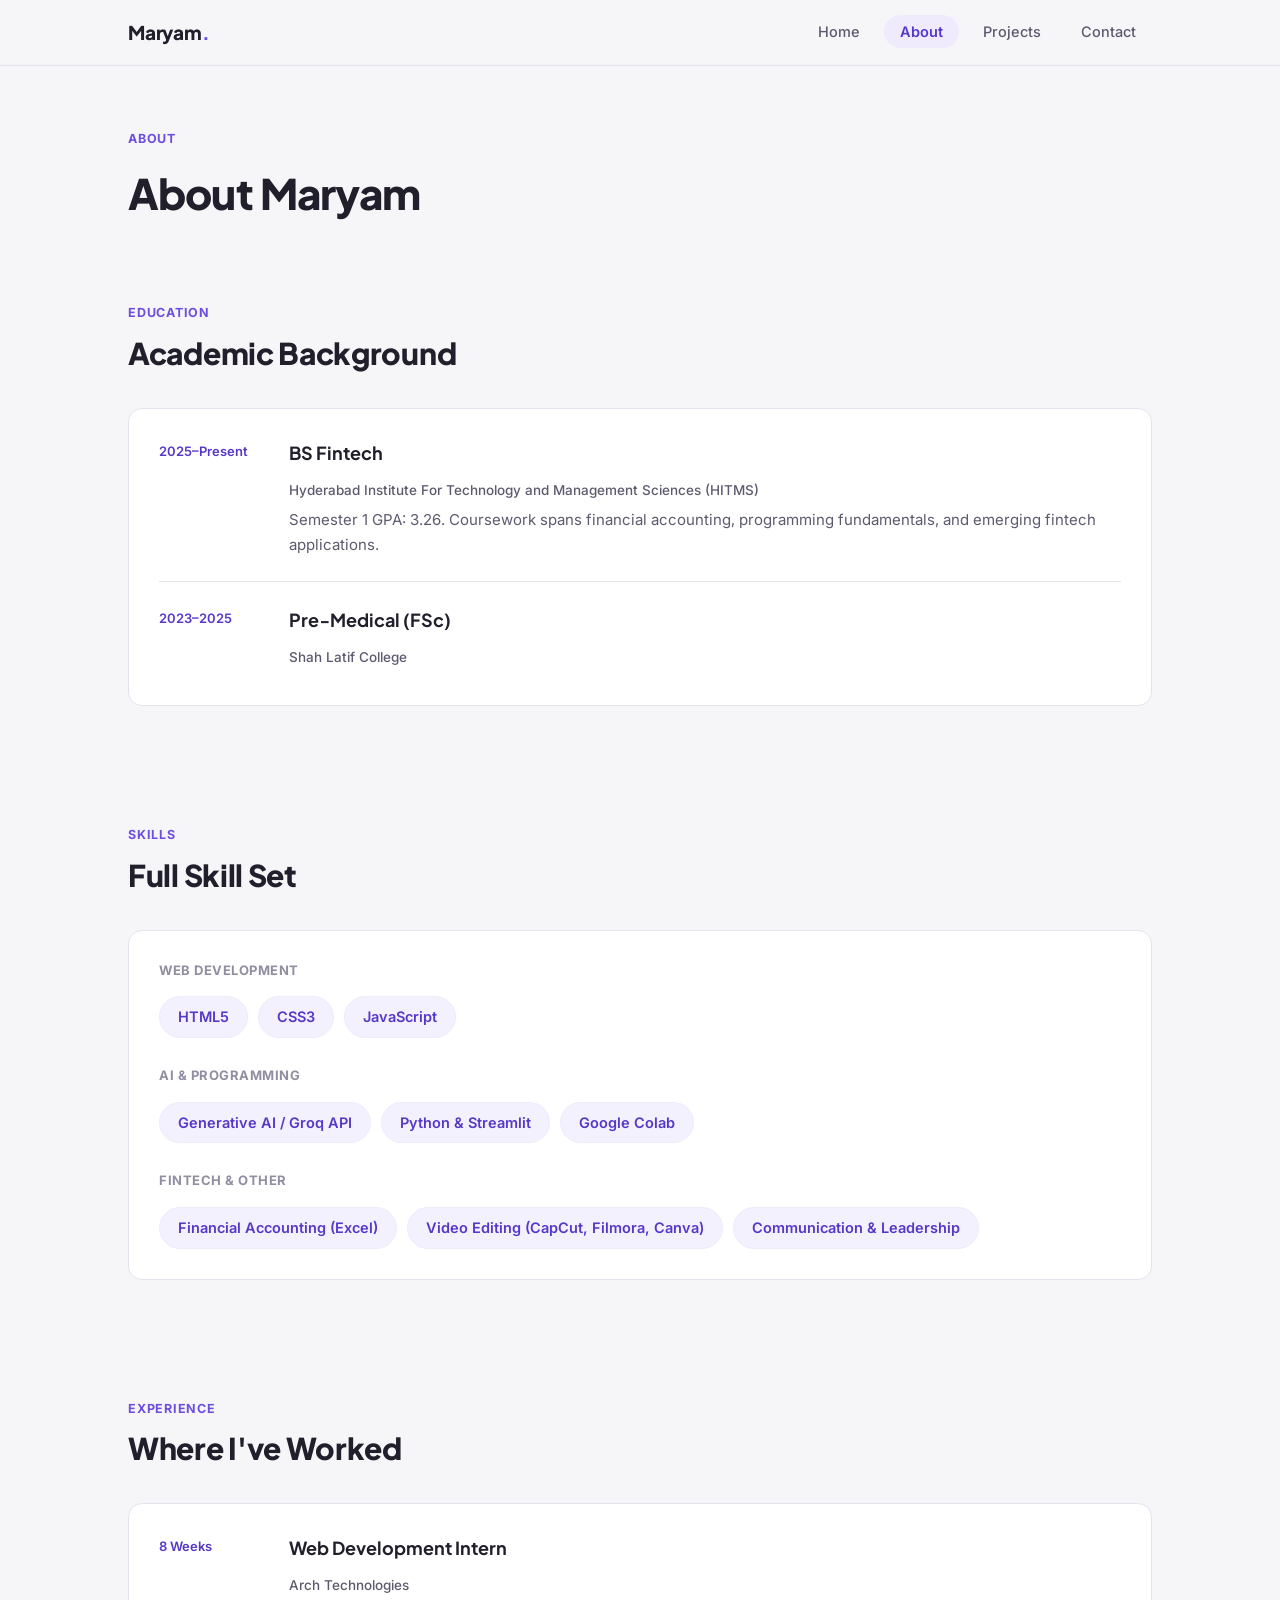
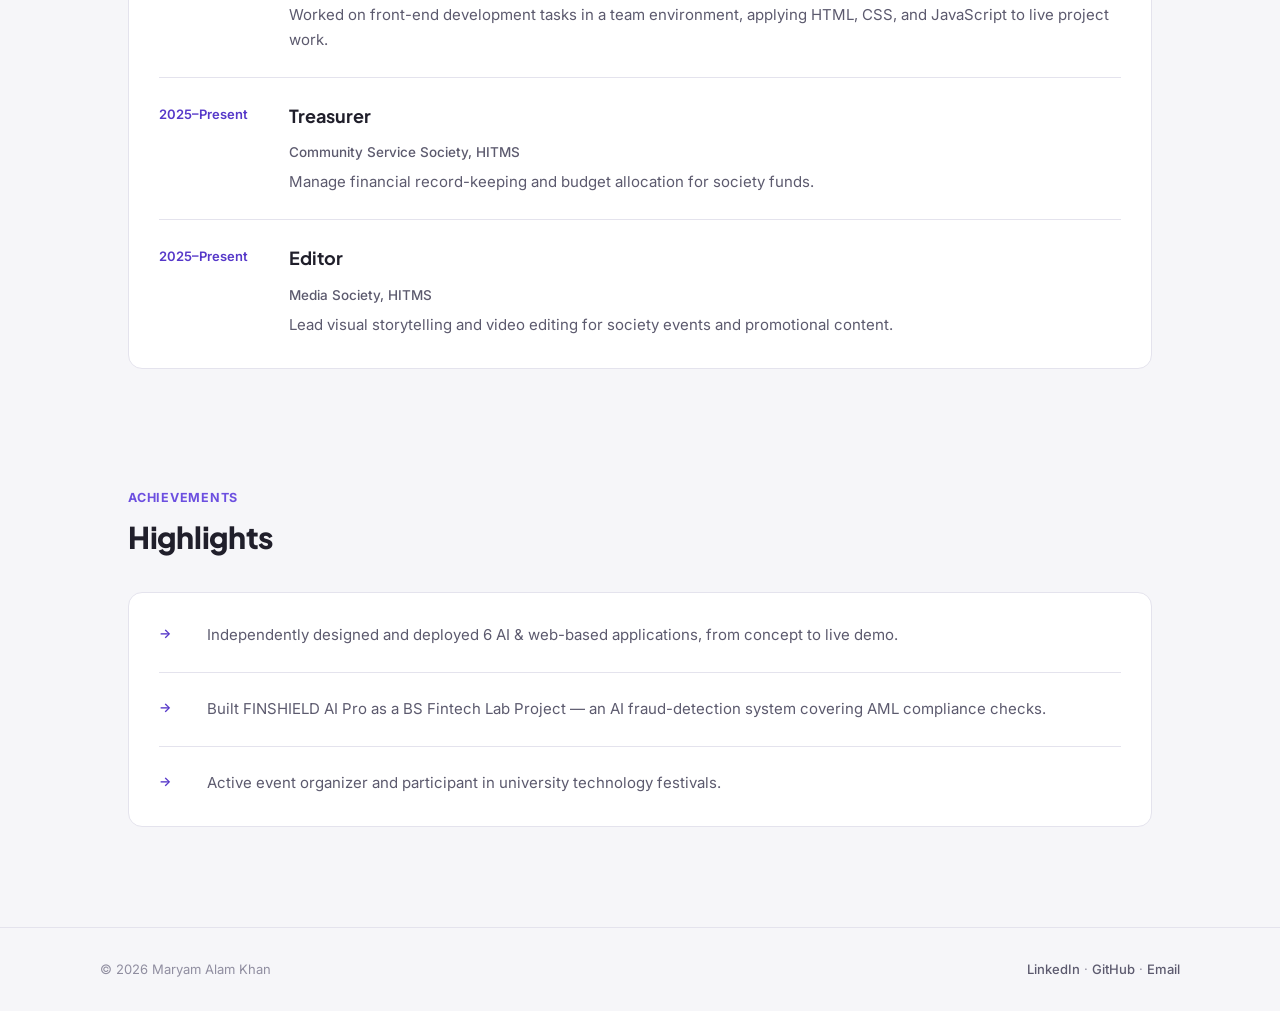
==== commit a986928e: "Replace skill lists with skill pills in about.html" ====
--- a/about.html
+++ b/about.html
@@ -72,51 +72,24 @@
       <div class="card">
 
         <p class="skill-group-label">Web Development</p>
-        <div class="skill-list">
-          <div class="skill-item">
-            <div class="skill-item__top"><span class="name">HTML5</span></div>
-            <div class="skill-bar"><span style="width:95%"></span></div>
-          </div>
-          <div class="skill-item">
-            <div class="skill-item__top"><span class="name">CSS3</span></div>
-            <div class="skill-bar"><span style="width:90%"></span></div>
-          </div>
-          <div class="skill-item">
-            <div class="skill-item__top"><span class="name">JavaScript</span></div>
-            <div class="skill-bar"><span style="width:80%"></span></div>
-          </div>
+        <div class="skill-pills">
+          <span class="skill-pill">HTML5</span>
+          <span class="skill-pill">CSS3</span>
+          <span class="skill-pill">JavaScript</span>
         </div>
 
         <p class="skill-group-label">AI &amp; Programming</p>
-        <div class="skill-list">
-          <div class="skill-item">
-            <div class="skill-item__top"><span class="name">Generative AI / Groq API</span></div>
-            <div class="skill-bar"><span style="width:75%"></span></div>
-          </div>
-          <div class="skill-item">
-            <div class="skill-item__top"><span class="name">Python &amp; Streamlit</span></div>
-            <div class="skill-bar"><span style="width:72%"></span></div>
-          </div>
-          <div class="skill-item">
-            <div class="skill-item__top"><span class="name">Google Colab</span></div>
-            <div class="skill-bar"><span style="width:70%"></span></div>
-          </div>
+        <div class="skill-pills">
+          <span class="skill-pill">Generative AI / Groq API</span>
+          <span class="skill-pill">Python &amp; Streamlit</span>
+          <span class="skill-pill">Google Colab</span>
         </div>
 
         <p class="skill-group-label">Fintech &amp; Other</p>
-        <div class="skill-list">
-          <div class="skill-item">
-            <div class="skill-item__top"><span class="name">Financial Accounting (Excel)</span></div>
-            <div class="skill-bar"><span style="width:78%"></span></div>
-          </div>
-          <div class="skill-item">
-            <div class="skill-item__top"><span class="name">Video Editing (CapCut, Filmora, Canva)</span></div>
-            <div class="skill-bar"><span style="width:88%"></span></div>
-          </div>
-          <div class="skill-item">
-            <div class="skill-item__top"><span class="name">Communication &amp; Leadership</span></div>
-            <div class="skill-bar"><span style="width:85%"></span></div>
-          </div>
+        <div class="skill-pills">
+          <span class="skill-pill">Financial Accounting (Excel)</span>
+          <span class="skill-pill">Video Editing (CapCut, Filmora, Canva)</span>
+          <span class="skill-pill">Communication &amp; Leadership</span>
         </div>
 
       </div>
--- a/style.css
+++ b/style.css
@@ -1,3 +1,8 @@
+/* ============================================================
+   MARYAM ALAM KHAN — PORTFOLIO
+   Clean, light, professional theme — grey + purple accent
+   ============================================================ */
+
 @import url('https://fonts.googleapis.com/css2?family=Inter:wght@400;500;600;700;800&family=Plus+Jakarta+Sans:wght@500;600;700;800&display=swap');
 
 :root {
@@ -258,29 +263,7 @@
   font-weight: 500;
 }
 
-/* ---------------- Skills list ---------------- */
-.skill-list { display: flex; flex-direction: column; gap: 18px; }
-.skill-item__top {
-  display: flex;
-  justify-content: space-between;
-  margin-bottom: 8px;
-  font-size: 14.5px;
-}
-.skill-item__top .name { font-weight: 600; color: var(--text); }
-.skill-item__top .pct { color: var(--purple-dark); font-weight: 600; }
-.skill-bar {
-  height: 8px;
-  background: var(--surface-alt);
-  border-radius: 100px;
-  overflow: hidden;
-}
-.skill-bar > span {
-  display: block;
-  height: 100%;
-  background: linear-gradient(90deg, var(--purple), #9B7EF0);
-  border-radius: 100px;
-}
-
+/* ---------------- Skill groups ---------------- */
 .skill-group-label {
   font-size: 13px;
   font-weight: 700;
@@ -290,6 +273,22 @@
   margin: 28px 0 16px;
 }
 .skill-group-label:first-child { margin-top: 0; }
+
+/* ---------------- Skill pills (chip style, no bars) ---------------- */
+.skill-pills {
+  display: flex;
+  flex-wrap: wrap;
+  gap: 10px;
+}
+.skill-pill {
+  font-size: 14.5px;
+  font-weight: 600;
+  color: var(--purple-dark);
+  background: var(--purple-tint);
+  border: 1px solid var(--purple-light);
+  padding: 9px 18px;
+  border-radius: 100px;
+}
 
 /* ---------------- Two column ---------------- */
 .two-col { display: grid; grid-template-columns: 1.15fr 0.85fr; gap: 28px; }
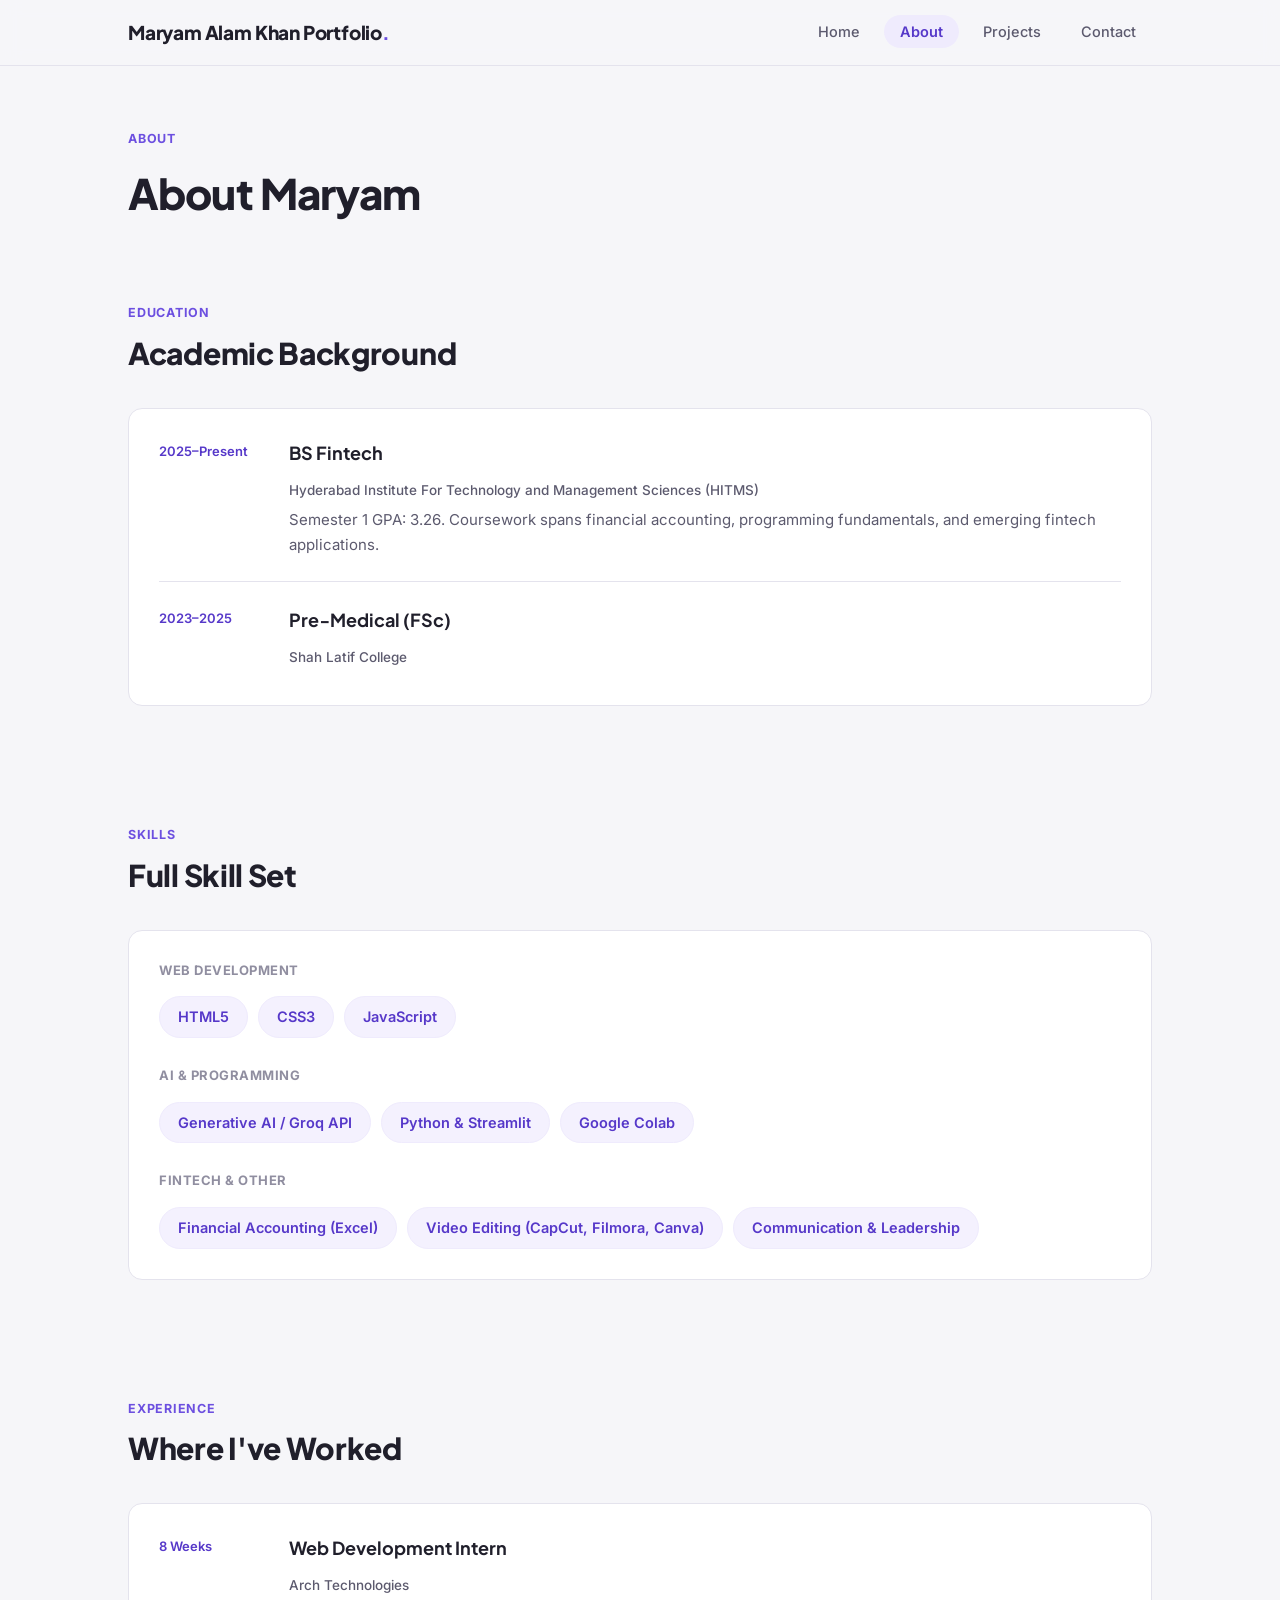
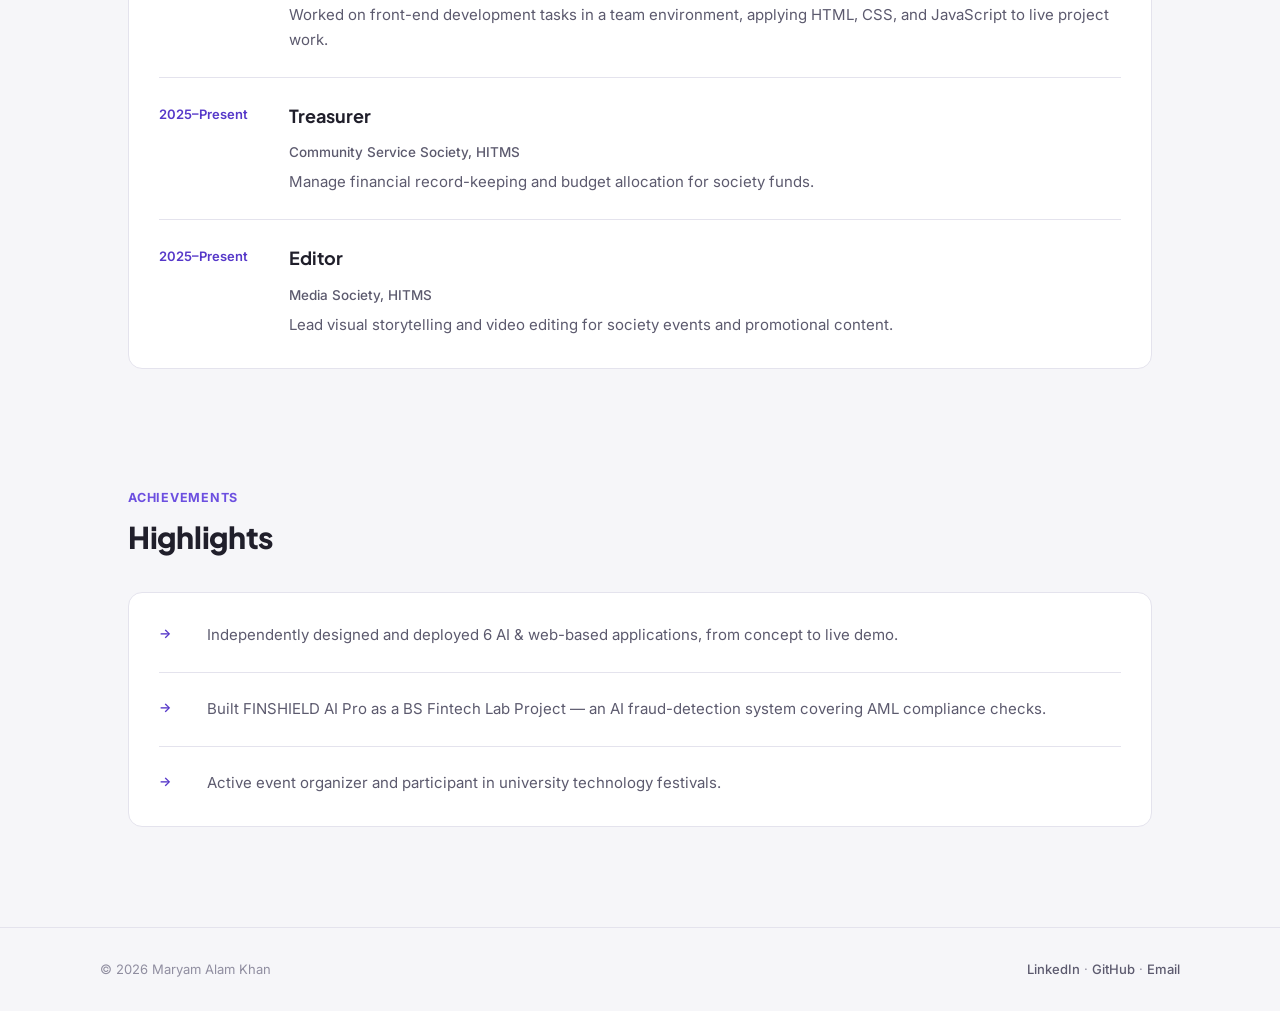
==== commit 9bd4e89d: "Update navigation brand name in about.html" ====
--- a/about.html
+++ b/about.html
@@ -13,7 +13,7 @@
 
 <nav class="main-nav">
   <div class="main-nav__inner">
-    <a href="index.html" class="main-nav__brand">Maryam<span class="dot">.</span></a>
+    <a href="index.html" class="main-nav__brand">Maryam Alam Khan Portfolio<span class="dot">.</span></a>
     <button class="nav-toggle" aria-expanded="false" aria-controls="nav-links">Menu</button>
     <ul class="main-nav__links" id="nav-links">
       <li><a href="index.html">Home</a></li>
--- a/style.css
+++ b/style.css
@@ -1,8 +1,3 @@
-/* ============================================================
-   MARYAM ALAM KHAN — PORTFOLIO
-   Clean, light, professional theme — grey + purple accent
-   ============================================================ */
-
 @import url('https://fonts.googleapis.com/css2?family=Inter:wght@400;500;600;700;800&family=Plus+Jakarta+Sans:wght@500;600;700;800&display=swap');
 
 :root {
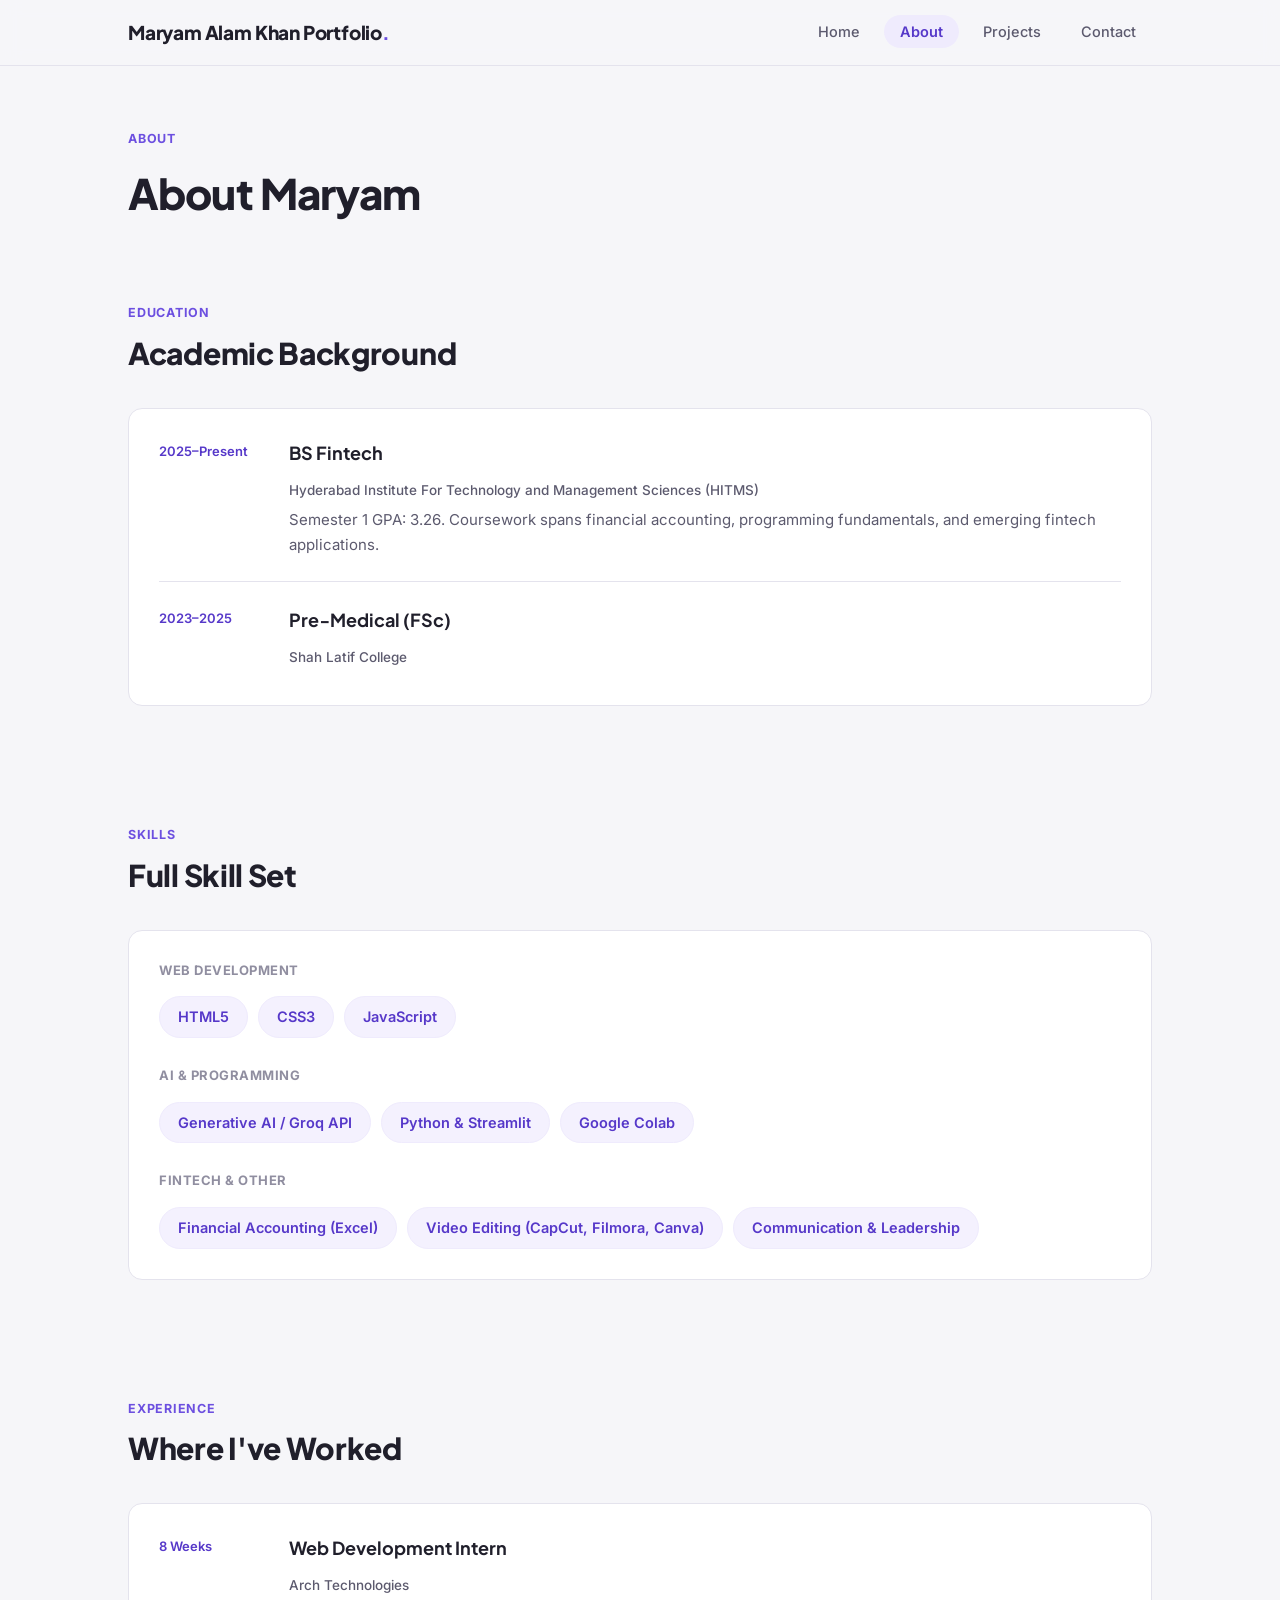
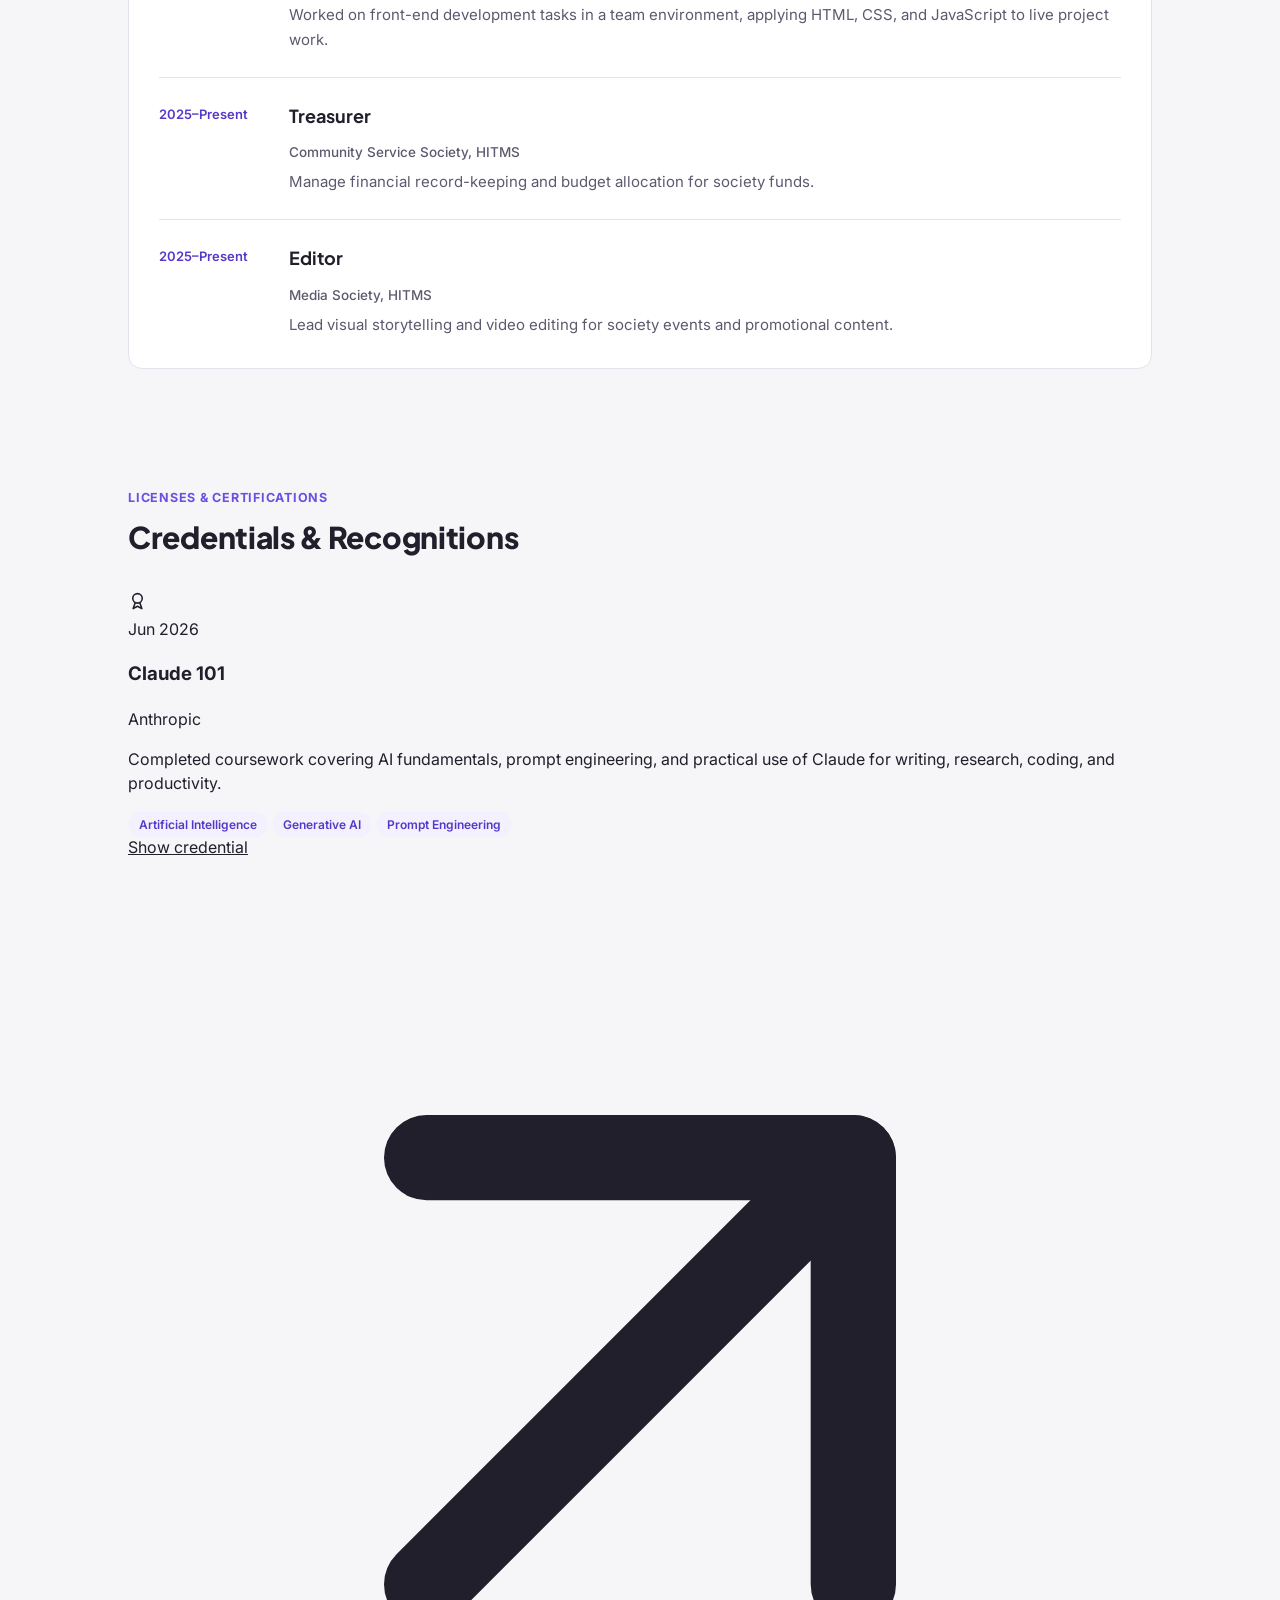
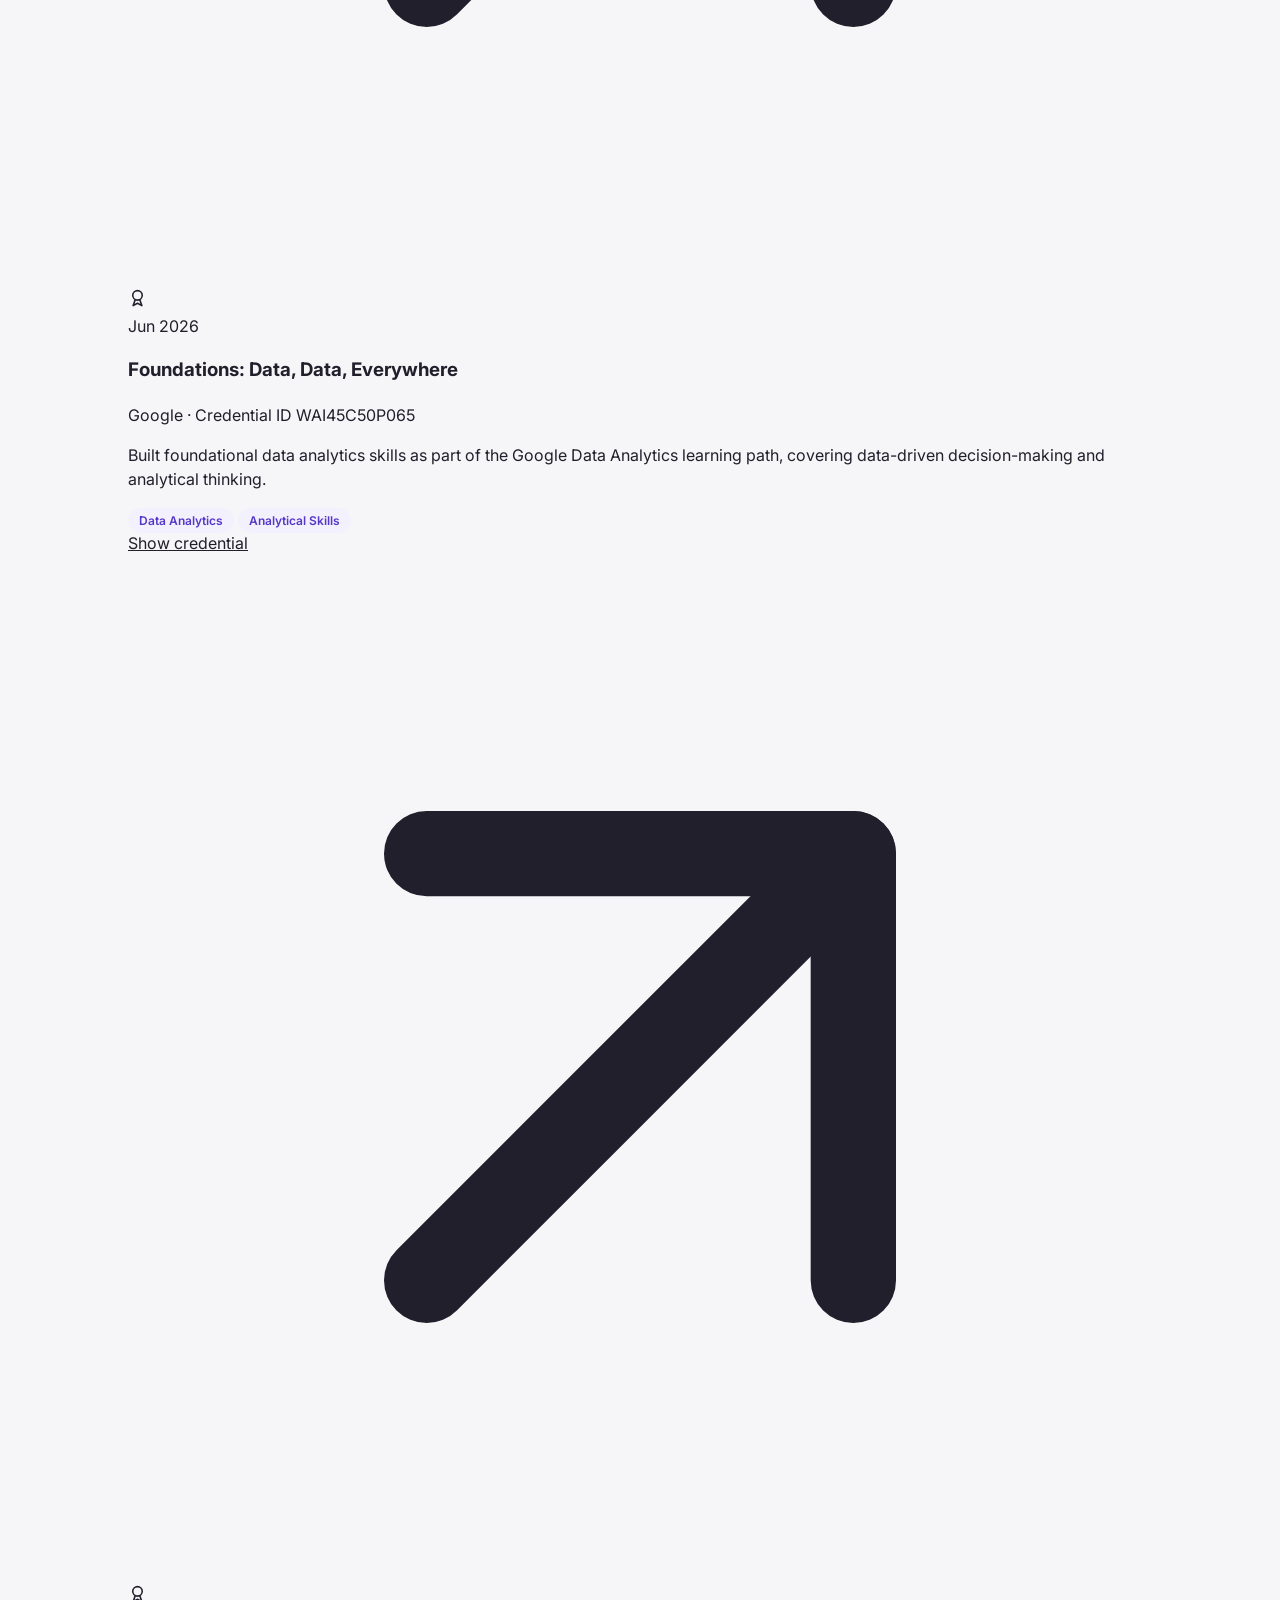
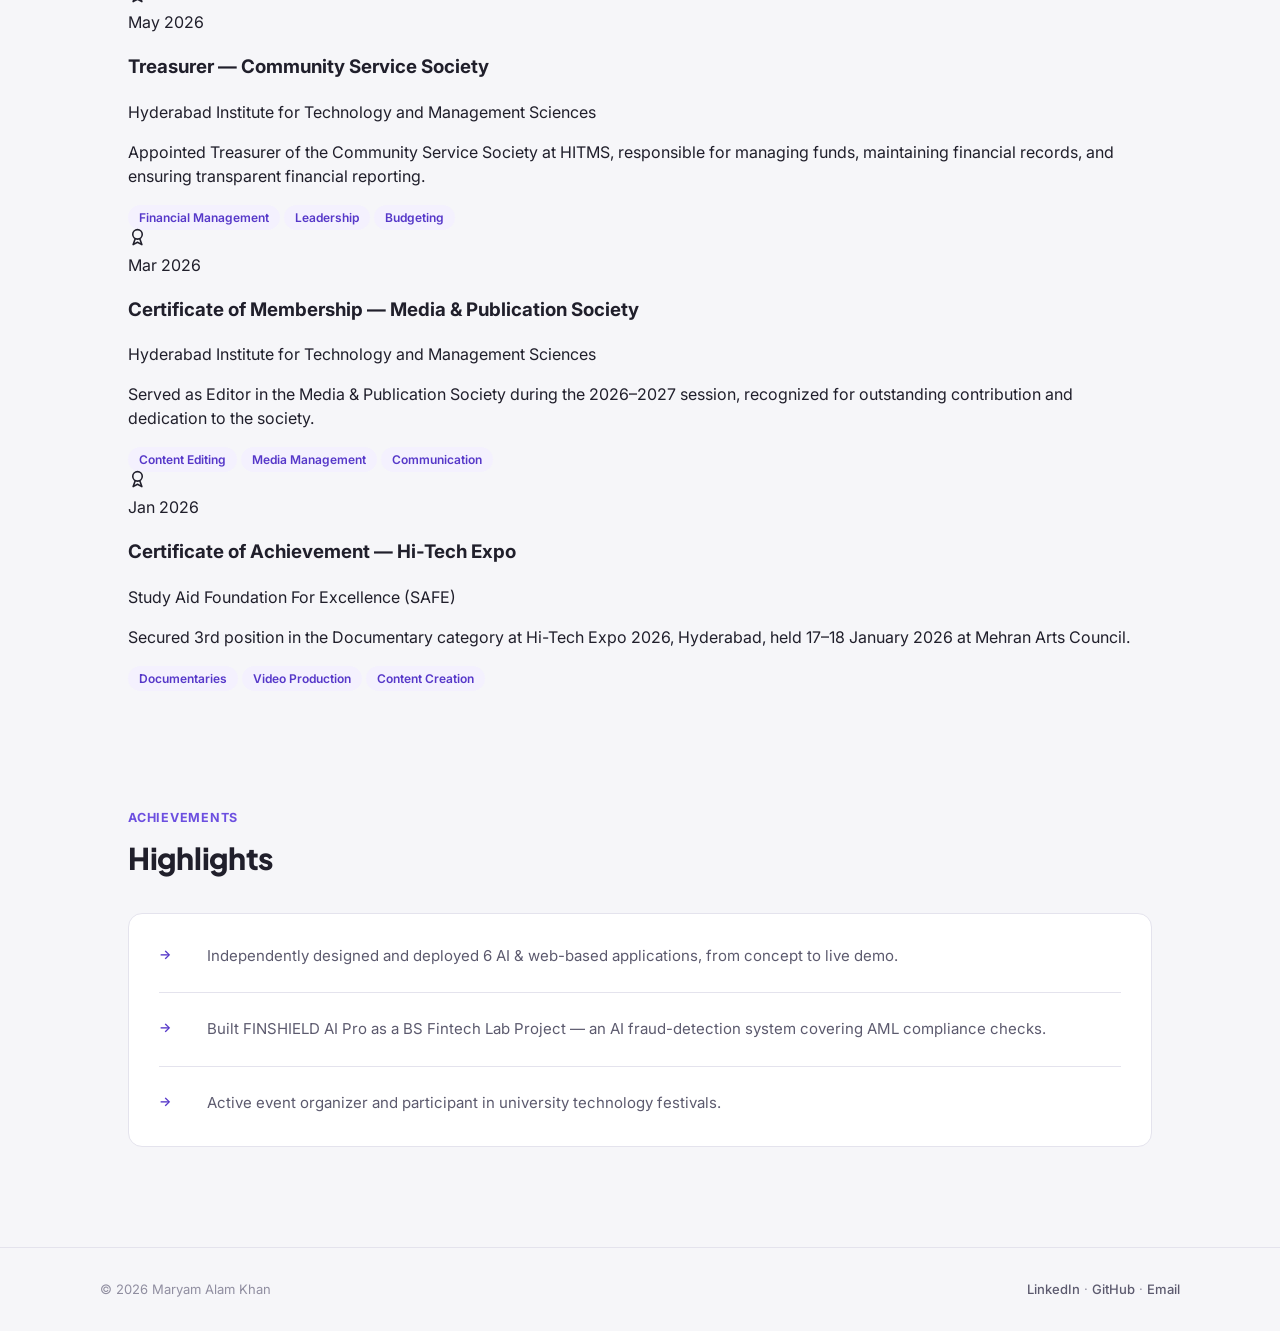
==== commit 0c4b83f3: "Add licenses and certifications section to about.html Added a new section for licenses and certifica" ====
--- a/about.html
+++ b/about.html
@@ -134,6 +134,112 @@
     </div>
   </section>
 
+  <!-- LICENSES & CERTIFICATIONS -->
+  <section class="reveal">
+    <div class="wrap">
+      <div class="section-head">
+        <span class="eyebrow">Licenses &amp; Certifications</span>
+        <h2>Credentials &amp; Recognitions</h2>
+      </div>
+
+      <div class="cert-grid">
+
+        <div class="cert-card">
+          <div class="cert-card__top">
+            <div class="cert-card__icon" aria-hidden="true">
+              <svg viewBox="0 0 24 24" fill="none" stroke="currentColor" stroke-width="2" stroke-linecap="round" stroke-linejoin="round" width="19" height="19"><circle cx="12" cy="8" r="6"></circle><path d="M9 14l-2.5 7L12 18l5.5 3-2.5-7"></path></svg>
+            </div>
+            <span class="cert-card__date">Jun 2026</span>
+          </div>
+          <h3>Claude 101</h3>
+          <p class="cert-card__org">Anthropic</p>
+          <p class="cert-card__desc">Completed coursework covering AI fundamentals, prompt engineering, and practical use of Claude for writing, research, coding, and productivity.</p>
+          <div class="cert-card__tags">
+            <span class="tag-pill">Artificial Intelligence</span>
+            <span class="tag-pill">Generative AI</span>
+            <span class="tag-pill">Prompt Engineering</span>
+          </div>
+          <a class="cert-card__link" href="https://verify.skilljar.com/c/ez3g3vdmk2ot" target="_blank" rel="noopener">
+            Show credential
+            <svg viewBox="0 0 24 24" fill="none" stroke="currentColor" stroke-width="2" stroke-linecap="round" stroke-linejoin="round"><path d="M7 17L17 7"></path><path d="M7 7h10v10"></path></svg>
+          </a>
+        </div>
+
+        <div class="cert-card">
+          <div class="cert-card__top">
+            <div class="cert-card__icon" aria-hidden="true">
+              <svg viewBox="0 0 24 24" fill="none" stroke="currentColor" stroke-width="2" stroke-linecap="round" stroke-linejoin="round" width="19" height="19"><circle cx="12" cy="8" r="6"></circle><path d="M9 14l-2.5 7L12 18l5.5 3-2.5-7"></path></svg>
+            </div>
+            <span class="cert-card__date">Jun 2026</span>
+          </div>
+          <h3>Foundations: Data, Data, Everywhere</h3>
+          <p class="cert-card__org">Google &middot; Credential ID WAI45C50P065</p>
+          <p class="cert-card__desc">Built foundational data analytics skills as part of the Google Data Analytics learning path, covering data-driven decision-making and analytical thinking.</p>
+          <div class="cert-card__tags">
+            <span class="tag-pill">Data Analytics</span>
+            <span class="tag-pill">Analytical Skills</span>
+          </div>
+          <a class="cert-card__link" href="https://www.coursera.org/account/accomplishments/records/WAI45C50P065" target="_blank" rel="noopener">
+            Show credential
+            <svg viewBox="0 0 24 24" fill="none" stroke="currentColor" stroke-width="2" stroke-linecap="round" stroke-linejoin="round"><path d="M7 17L17 7"></path><path d="M7 7h10v10"></path></svg>
+          </a>
+        </div>
+
+        <div class="cert-card">
+          <div class="cert-card__top">
+            <div class="cert-card__icon" aria-hidden="true">
+              <svg viewBox="0 0 24 24" fill="none" stroke="currentColor" stroke-width="2" stroke-linecap="round" stroke-linejoin="round" width="19" height="19"><circle cx="12" cy="8" r="6"></circle><path d="M9 14l-2.5 7L12 18l5.5 3-2.5-7"></path></svg>
+            </div>
+            <span class="cert-card__date">May 2026</span>
+          </div>
+          <h3>Treasurer &mdash; Community Service Society</h3>
+          <p class="cert-card__org">Hyderabad Institute for Technology and Management Sciences</p>
+          <p class="cert-card__desc">Appointed Treasurer of the Community Service Society at HITMS, responsible for managing funds, maintaining financial records, and ensuring transparent financial reporting.</p>
+          <div class="cert-card__tags">
+            <span class="tag-pill">Financial Management</span>
+            <span class="tag-pill">Leadership</span>
+            <span class="tag-pill">Budgeting</span>
+          </div>
+        </div>
+
+        <div class="cert-card">
+          <div class="cert-card__top">
+            <div class="cert-card__icon" aria-hidden="true">
+              <svg viewBox="0 0 24 24" fill="none" stroke="currentColor" stroke-width="2" stroke-linecap="round" stroke-linejoin="round" width="19" height="19"><circle cx="12" cy="8" r="6"></circle><path d="M9 14l-2.5 7L12 18l5.5 3-2.5-7"></path></svg>
+            </div>
+            <span class="cert-card__date">Mar 2026</span>
+          </div>
+          <h3>Certificate of Membership &mdash; Media &amp; Publication Society</h3>
+          <p class="cert-card__org">Hyderabad Institute for Technology and Management Sciences</p>
+          <p class="cert-card__desc">Served as Editor in the Media &amp; Publication Society during the 2026&ndash;2027 session, recognized for outstanding contribution and dedication to the society.</p>
+          <div class="cert-card__tags">
+            <span class="tag-pill">Content Editing</span>
+            <span class="tag-pill">Media Management</span>
+            <span class="tag-pill">Communication</span>
+          </div>
+        </div>
+
+        <div class="cert-card">
+          <div class="cert-card__top">
+            <div class="cert-card__icon" aria-hidden="true">
+              <svg viewBox="0 0 24 24" fill="none" stroke="currentColor" stroke-width="2" stroke-linecap="round" stroke-linejoin="round" width="19" height="19"><circle cx="12" cy="8" r="6"></circle><path d="M9 14l-2.5 7L12 18l5.5 3-2.5-7"></path></svg>
+            </div>
+            <span class="cert-card__date">Jan 2026</span>
+          </div>
+          <h3>Certificate of Achievement &mdash; Hi&#8209;Tech Expo</h3>
+          <p class="cert-card__org">Study Aid Foundation For Excellence (SAFE)</p>
+          <p class="cert-card__desc">Secured 3rd position in the Documentary category at Hi-Tech Expo 2026, Hyderabad, held 17&ndash;18 January 2026 at Mehran Arts Council.</p>
+          <div class="cert-card__tags">
+            <span class="tag-pill">Documentaries</span>
+            <span class="tag-pill">Video Production</span>
+            <span class="tag-pill">Content Creation</span>
+          </div>
+        </div>
+
+      </div>
+    </div>
+  </section>
+
   <!-- ACHIEVEMENTS -->
   <section class="reveal">
     <div class="wrap">
